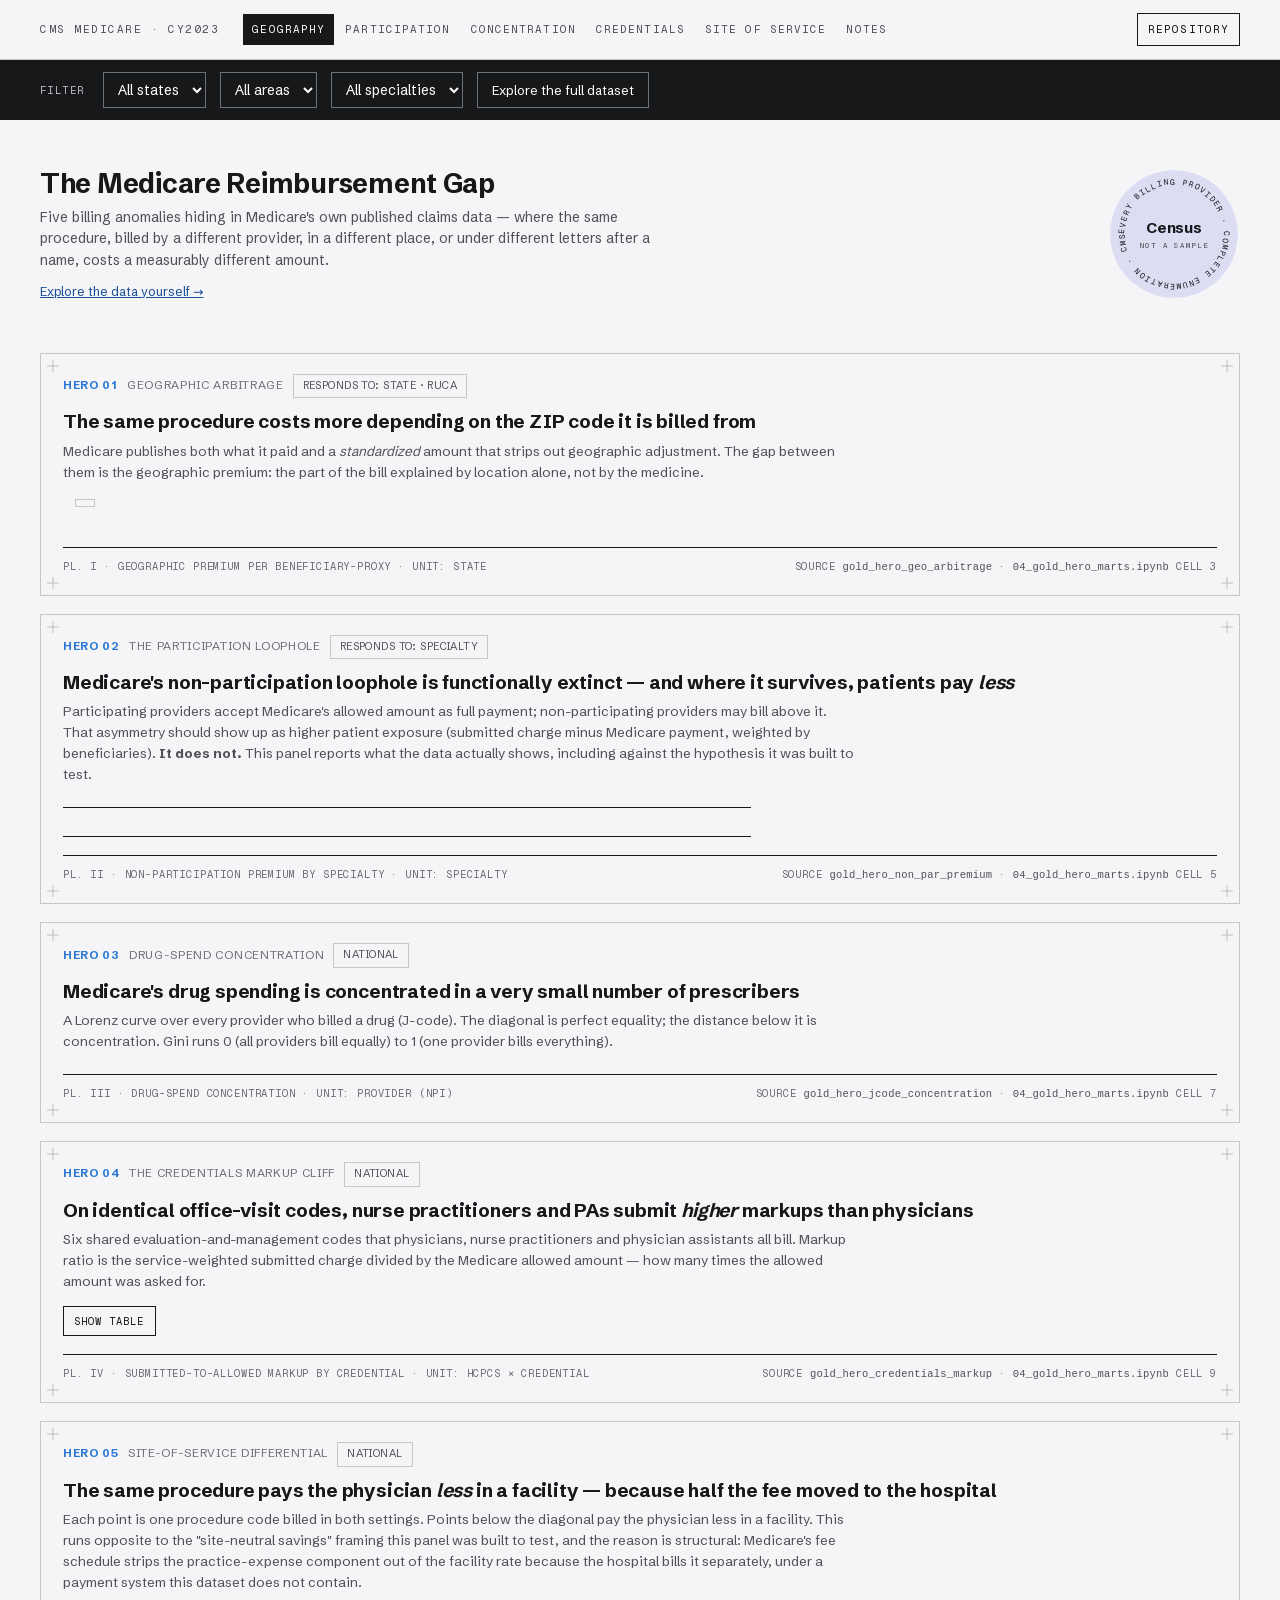
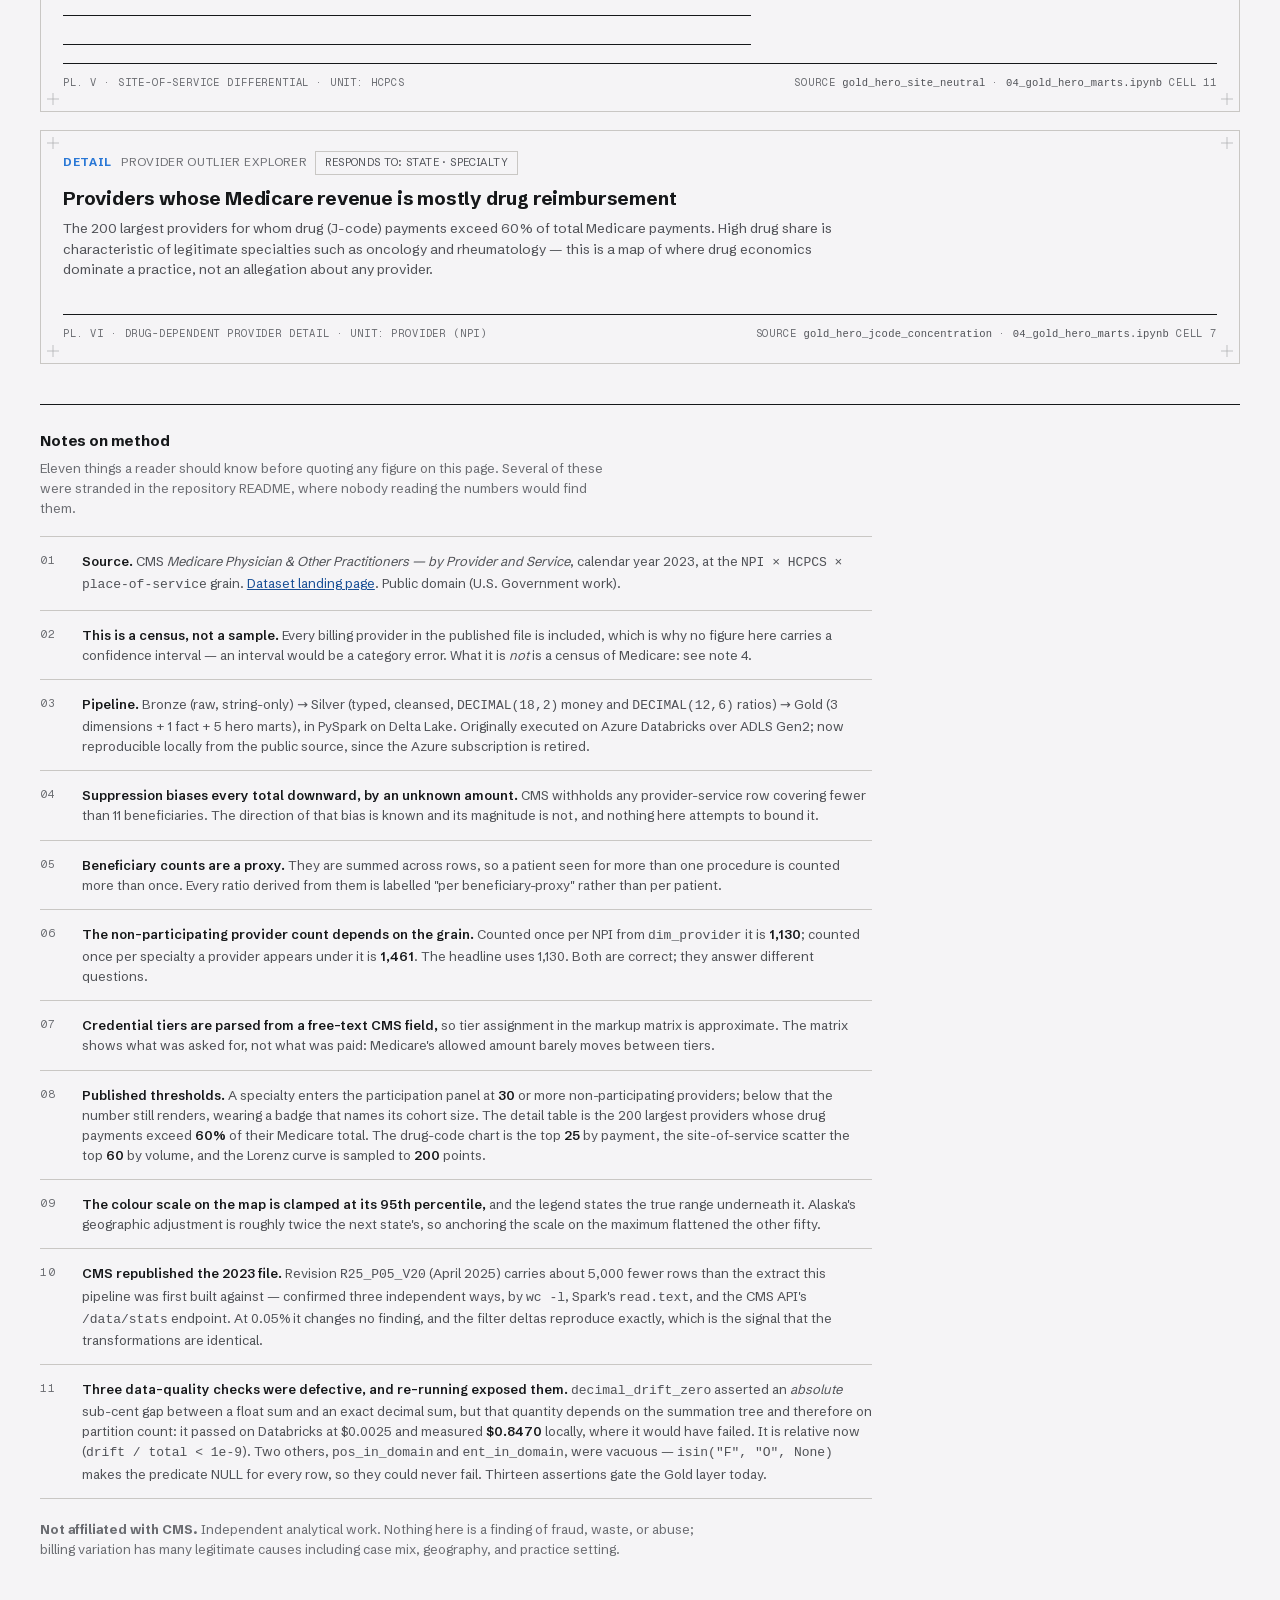
==== docs/index.html @ 99a071b9 "feat(charts): the hover tip every mark was already carrying data for svg.js has emitted a data-tip a" ====
<!DOCTYPE html>
<html lang="en">
<head>
<meta charset="utf-8">
<meta name="viewport" content="width=device-width, initial-scale=1">
<title>Medicare Reimbursement Gap Analyzer — CMS 2023</title>
<meta name="description" content="Five billing-anomaly insights from 9.66M rows of CMS Medicare physician claims, built on a Bronze/Silver/Gold lakehouse with PySpark and Delta Lake.">
<!-- No charting library: every chart is hand-drawn SVG from js/svg.js. The static narrative
     has zero external dependencies. DuckDB still comes from jsdelivr, but only on demand,
     and explore mode degrades politely without it. -->
<link rel="stylesheet" href="css/dash.css?v=9b9e3f48">
</head>
<body>
<header class="bar"><div class="wrap">
  <span class="brand">CMS Medicare &middot; CY2023</span>
  <nav class="nav" aria-label="Sections">
    <a href="#pl1" aria-current="true">Geography</a>
    <a href="#pl2">Participation</a>
    <a href="#pl3">Concentration</a>
    <a href="#pl4">Credentials</a>
    <a href="#pl5">Site of service</a>
    <a href="#notes">Notes</a>
  </nav>
  <a class="btn" href="https://github.com/DiazSk/healthcare-lakehouse-azure"
     rel="noopener">Repository</a>
</div></header>

<div class="band"><div class="wrap">
<span class="blabel">Filter</span>
<div class="filters">
  <div class="f">
    <label for="fState">State</label>
    <select id="fState"><option value="all">All states</option></select>
  </div>
  <div class="f">
    <label for="fRuca">Rurality (RUCA)</label>
    <select id="fRuca"><option value="all">All areas</option></select>
  </div>
  <div class="f">
    <label for="fSpec">Specialty</label>
    <select id="fSpec"><option value="all">All specialties</option></select>
  </div>
  <div class="f">
    <label for="fLive">Data source</label>
    <button class="toggle" id="fLive" type="button" aria-pressed="false">
      Explore the full dataset
    </button>
    <span class="note" id="liveStatus"></span>
  </div>
  <p class="hint">Each panel is tagged with the filters it actually responds to.
     Panels marked <strong>National</strong> are aggregated at the procedure-code
     level, which carries no state or specialty column — so they cannot be filtered
     rather than silently showing stale numbers.</p>
</div>
</div></div>

<div class="wrap">

<header class="page">
  <div>
    <h1>The Medicare Reimbursement Gap</h1>
    <p class="sub">Five billing anomalies hiding in Medicare's own published claims data —
      where the same procedure, billed by a different provider, in a different place, or
      under different letters after a name, costs a measurably different amount.</p>
    <p class="prov" id="prov"></p>
    <p class="prov"><a href="explore.html">Explore the data yourself →</a></p>
  </div>
  <div class="seal" aria-hidden="true">
    <svg viewBox="0 0 120 120">
      <defs><path id="sealring" d="M60,60 m-45,0 a45,45 0 1,1 90,0 a45,45 0 1,1 -90,0"/></defs>
      <circle cx="60" cy="60" r="58" class="sealbg"/>
      <text class="sealtext"><textPath href="#sealring" startOffset="0"
        >Every billing provider &middot; Complete enumeration &middot; CMS CY2023 &middot; </textPath></text>
    </svg>
    <span class="sealctr"><b>Census</b><span>not a sample</span></span>
  </div>
</header>

<section class="kpis" id="kpis"></section>


<!-- HERO 1 -->
<section class="plate" id="pl1">
  <div class="eyebrow"><span class="n">Hero 01</span> Geographic arbitrage
    <span class="chip">Responds to: State · RUCA</span></div>
  <h2 id="h1title">The same procedure costs more depending on the ZIP code it is billed from</h2>
  <p class="why">Medicare publishes both what it paid and a <em>standardized</em> amount that
     strips out geographic adjustment. The gap between them is the geographic premium: the part
     of the bill explained by location alone, not by the medicine.</p>
  <div class="split stacked">
    <div>
      <div class="tilemap" id="tilemap"></div>
      <div class="legend">
        <span class="ramp" id="ramp"></span>
        <span class="chip" id="rampScale"></span>
      </div>
    </div>
    <div class="chartbox tall" id="cGeo"></div>
  </div>
  <p class="read" id="h1read"></p>
  <div class="pcap"><span>Pl. I &middot; Geographic premium per beneficiary-proxy &middot; Unit: state</span><span class="src">Source <code>gold_hero_geo_arbitrage</code> &middot; <code>04_gold_hero_marts.ipynb</code> cell 3</span></div>
</section>

<!-- HERO 2 -->
<section class="plate" id="pl2">
  <div class="eyebrow"><span class="n">Hero 02</span> The participation loophole
    <span class="chip">Responds to: Specialty</span>
    <span class="badge-reliability" id="badgeH2" hidden></span></div>
  <h2>Medicare's non-participation loophole is functionally extinct — and where it survives,
      patients pay <em>less</em></h2>
  <p class="why">Participating providers accept Medicare's allowed amount as full payment;
     non-participating providers may bill above it. That asymmetry should show up as higher
     patient exposure (submitted charge minus Medicare payment, weighted by beneficiaries).
     <strong>It does not.</strong> This panel reports what the data actually shows, including
     against the hypothesis it was built to test.</p>
  <div class="split">
    <div class="chartbox tall" id="cNonPar"></div>
    <div class="chartbox tall" id="cNonParAbs"></div>
  </div>
  <p class="read" id="h2read"></p>
  <p class="read callout" id="h2caveat"></p>
  <div class="pcap"><span>Pl. II &middot; Non-participation premium by specialty &middot; Unit: specialty</span><span class="src">Source <code>gold_hero_non_par_premium</code> &middot; <code>04_gold_hero_marts.ipynb</code> cell 5</span></div>
</section>

<!-- HERO 3 -->
<section class="plate" id="pl3">
  <div class="eyebrow"><span class="n">Hero 03</span> Drug-spend concentration
    <span class="chip" id="chipH3">National</span></div>
  <h2>Medicare's drug spending is concentrated in a very small number of prescribers</h2>
  <p class="why">A Lorenz curve over every provider who billed a drug (J-code). The diagonal is
     perfect equality; the distance below it is concentration. Gini runs 0 (all providers bill
     equally) to 1 (one provider bills everything).</p>
  <div class="split">
    <div class="chartbox" id="cLorenz"></div>
    <div class="chartbox" id="cJcode"></div>
  </div>
  <p class="read" id="h3read"></p>
  <div class="pcap"><span>Pl. III &middot; Drug-spend concentration &middot; Unit: provider (NPI)</span><span class="src">Source <code>gold_hero_jcode_concentration</code> &middot; <code>04_gold_hero_marts.ipynb</code> cell 7</span></div>
</section>

<!-- HERO 4 -->
<section class="plate" id="pl4">
  <div class="eyebrow"><span class="n">Hero 04</span> The credentials markup cliff
    <span class="chip">National</span></div>
  <h2>On identical office-visit codes, nurse practitioners and PAs submit <em>higher</em>
      markups than physicians</h2>
  <p class="why">Six shared evaluation-and-management codes that physicians, nurse practitioners
     and physician assistants all bill. Markup ratio is the service-weighted submitted charge
     divided by the Medicare allowed amount — how many times the allowed amount was asked for.</p>
  <div id="cCred"></div>
  <details class="showtbl">
    <summary>Show table</summary>
    <div class="tblwrap"><table id="tCred"></table></div>
  </details>
  <p class="read" id="h4read"></p>
  <div class="pcap"><span>Pl. IV &middot; Submitted-to-allowed markup by credential &middot; Unit: HCPCS &times; credential</span><span class="src">Source <code>gold_hero_credentials_markup</code> &middot; <code>04_gold_hero_marts.ipynb</code> cell 9</span></div>
</section>

<!-- HERO 5 -->
<section class="plate" id="pl5">
  <div class="eyebrow"><span class="n">Hero 05</span> Site-of-service differential
    <span class="chip">National</span></div>
  <h2>The same procedure pays the physician <em>less</em> in a facility — because half the fee
      moved to the hospital</h2>
  <p class="why">Each point is one procedure code billed in both settings. Points below the
     diagonal pay the physician less in a facility. This runs opposite to the "site-neutral
     savings" framing this panel was built to test, and the reason is structural: Medicare's
     fee schedule strips the practice-expense component out of the facility rate because the
     hospital bills it separately, under a payment system this dataset does not contain.</p>
  <div class="split">
    <div class="chartbox tall" id="cSite"></div>
    <div class="chartbox tall" id="cSiteBar"></div>
  </div>
  <p class="read" id="h5read"></p>
  <p class="read callout" id="h5caveat"></p>
  <div class="pcap"><span>Pl. V &middot; Site-of-service differential &middot; Unit: HCPCS</span><span class="src">Source <code>gold_hero_site_neutral</code> &middot; <code>04_gold_hero_marts.ipynb</code> cell 11</span></div>
</section>

<!-- DETAIL -->
<section class="plate" id="plD">
  <div class="eyebrow"><span class="n">Detail</span> Provider outlier explorer
    <span class="chip">Responds to: State · Specialty</span></div>
  <h2>Providers whose Medicare revenue is mostly drug reimbursement</h2>
  <p class="why">The 200 largest providers for whom drug (J-code) payments exceed 60% of total
     Medicare payments. High drug share is characteristic of legitimate specialties such as
     oncology and rheumatology — this is a map of where drug economics dominate a practice,
     not an allegation about any provider.</p>
  <div class="tblwrap"><table id="tProv"></table></div>
  <div class="pager" id="provPager"></div>
  <div class="pcap"><span>Pl. VI &middot; Drug-dependent provider detail &middot; Unit: provider (NPI)</span><span class="src">Source <code>gold_hero_jcode_concentration</code> &middot; <code>04_gold_hero_marts.ipynb</code> cell 7</span></div>
</section>

<footer class="page" id="notes">
  <div class="noteshead">
    <h3>Notes on method</h3>
    <p class="notesub">Eleven things a reader should know before quoting any figure on this
      page. Several of these were stranded in the repository README, where nobody reading
      the numbers would find them.</p>
  </div>
  <ol class="notes">
    <li><strong>Source.</strong> CMS <em>Medicare Physician &amp; Other Practitioners — by
      Provider and Service</em>, calendar year 2023, at the
      <code>NPI &times; HCPCS &times; place-of-service</code> grain.
      <a id="srcLink" href="#" rel="noopener">Dataset landing page</a>. Public domain
      (U.S. Government work).</li>

    <li><strong>This is a census, not a sample.</strong> Every billing provider in the
      published file is included, which is why no figure here carries a confidence
      interval — an interval would be a category error. What it is <em>not</em> is a census
      of Medicare: see note 4.</li>

    <li><strong>Pipeline.</strong> Bronze (raw, string-only) &rarr; Silver (typed, cleansed,
      <code>DECIMAL(18,2)</code> money and <code>DECIMAL(12,6)</code> ratios) &rarr; Gold
      (3 dimensions + 1 fact + 5 hero marts), in PySpark on Delta Lake. Originally executed
      on Azure Databricks over ADLS Gen2; now reproducible locally from the public source,
      since the Azure subscription is retired.</li>

    <li><strong>Suppression biases every total downward, by an unknown amount.</strong> CMS
      withholds any provider-service row covering fewer than 11 beneficiaries. The direction
      of that bias is known and its magnitude is not, and nothing here attempts to bound it.</li>

    <li><strong>Beneficiary counts are a proxy.</strong> They are summed across rows, so a
      patient seen for more than one procedure is counted more than once. Every ratio
      derived from them is labelled "per beneficiary-proxy" rather than per patient.</li>

    <li><strong>The non-participating provider count depends on the grain.</strong> Counted
      once per NPI from <code>dim_provider</code> it is <strong>1,130</strong>; counted once
      per specialty a provider appears under it is <strong>1,461</strong>. The headline uses
      1,130. Both are correct; they answer different questions.</li>

    <li><strong>Credential tiers are parsed from a free-text CMS field,</strong> so tier
      assignment in the markup matrix is approximate. The matrix shows what was asked for,
      not what was paid: Medicare's allowed amount barely moves between tiers.</li>

    <li><strong>Published thresholds.</strong> A specialty enters the participation panel at
      <strong>30</strong> or more non-participating providers; below that the number still
      renders, wearing a badge that names its cohort size. The detail table is the 200
      largest providers whose drug payments exceed <strong>60%</strong> of their Medicare
      total. The drug-code chart is the top <strong>25</strong> by payment, the
      site-of-service scatter the top <strong>60</strong> by volume, and the Lorenz curve is
      sampled to <strong>200</strong> points.</li>

    <li><strong>The colour scale on the map is clamped at its 95th percentile,</strong> and
      the legend states the true range underneath it. Alaska's geographic adjustment is
      roughly twice the next state's, so anchoring the scale on the maximum flattened the
      other fifty.</li>

    <li><strong>CMS republished the 2023 file.</strong> Revision <code>R25_P05_V20</code>
      (April 2025) carries about 5,000 fewer rows than the extract this pipeline was first
      built against — confirmed three independent ways, by <code>wc -l</code>, Spark's
      <code>read.text</code>, and the CMS API's <code>/data/stats</code> endpoint. At 0.05%
      it changes no finding, and the filter deltas reproduce exactly, which is the signal
      that the transformations are identical.</li>

    <li><strong>Three data-quality checks were defective, and re-running exposed them.</strong>
      <code>decimal_drift_zero</code> asserted an <em>absolute</em> sub-cent gap between a
      float sum and an exact decimal sum, but that quantity depends on the summation tree
      and therefore on partition count: it passed on Databricks at $0.0025 and measured
      <strong>$0.8470</strong> locally, where it would have failed. It is relative now
      (<code>drift / total &lt; 1e-9</code>). Two others, <code>pos_in_domain</code> and
      <code>ent_in_domain</code>, were vacuous — <code>isin("F", "O", None)</code> makes the
      predicate NULL for every row, so they could never fail. Thirteen assertions gate the
      Gold layer today.</li>
  </ol>
  <p class="notfiled"><strong>Not affiliated with CMS.</strong> Independent analytical work.
    Nothing here is a finding of fraud, waste, or abuse; billing variation has many
    legitimate causes including case mix, geography, and practice setting.</p>
  <p id="foot"></p>
</footer>

</div>

<script id="payload" type="application/json">/*DATA_START*/{"meta":{"cms_file":"MUP_PHY_R25_P05_V20_D23_Prov_Svc.csv","cms_url":"https://data.cms.gov/provider-summary-by-type-of-service/medicare-physician-other-practitioners/medicare-physician-other-practitioners-by-provider-and-service","data_year":2023,"generated":"2026-09-17","source_rows":9660252},"geo":[{"state":"AA","ruca":"Large rural","premium":-1546.94,"pymt":23259.24,"benes":275.0,"svcs":364.0,"prem_per_bene":-5.63},{"state":"AA","ruca":"Urban","premium":-2981.04,"pymt":105415.24,"benes":3227.0,"svcs":10497.0,"prem_per_bene":-0.92},{"state":"AE","ruca":"Unknown","premium":21434.73,"pymt":10386188.82,"benes":89309.0,"svcs":843961.0,"prem_per_bene":0.24},{"state":"AE","ruca":"Urban","premium":-6559.84,"pymt":99797.31,"benes":1144.0,"svcs":1700.0,"prem_per_bene":-5.73},{"state":"AK","ruca":"Unknown","premium":38865.25,"pymt":214744.43,"benes":1859.0,"svcs":3935.0,"prem_per_bene":20.91},{"state":"AK","ruca":"Urban","premium":8175582.42,"pymt":52135903.39,"benes":354337.0,"svcs":1983816.0,"prem_per_bene":23.07},{"state":"AK","ruca":"Small rural / isolated","premium":1494383.84,"pymt":7912968.82,"benes":54594.0,"svcs":290840.0,"prem_per_bene":27.37},{"state":"AK","ruca":"Large rural","premium":2548296.84,"pymt":13790412.81,"benes":98379.0,"svcs":414730.0,"prem_per_bene":25.9},{"state":"AL","ruca":"Large rural","premium":-1292241.38,"pymt":37456098.97,"benes":385292.0,"svcs":1759648.0,"prem_per_bene":-3.35},{"state":"AL","ruca":"Urban","premium":-22062356.74,"pymt":454228177.75,"benes":5389005.0,"svcs":25982260.0,"prem_per_bene":-4.09},{"state":"AL","ruca":"Small rural / isolated","premium":-135691.87,"pymt":28365707.12,"benes":250995.0,"svcs":1409185.0,"prem_per_bene":-0.54},{"state":"AL","ruca":"Unknown","premium":-336545.48,"pymt":5454511.15,"benes":69197.0,"svcs":415085.0,"prem_per_bene":-4.86},{"state":"AP","ruca":"Urban","premium":355.72,"pymt":51669.69,"benes":254.0,"svcs":793.0,"prem_per_bene":1.4},{"state":"AP","ruca":"Unknown","premium":-13742.82,"pymt":350463.58,"benes":4923.0,"svcs":22562.0,"prem_per_bene":-2.79},{"state":"AR","ruca":"Small rural / isolated","premium":1048274.59,"pymt":25521770.91,"benes":242807.0,"svcs":1419881.0,"prem_per_bene":4.32},{"state":"AR","ruca":"Urban","premium":-20303317.8,"pymt":269883523.4,"benes":2454954.0,"svcs":14473662.0,"prem_per_bene":-8.27},{"state":"AR","ruca":"Unknown","premium":-20495.76,"pymt":200920.53,"benes":1109.0,"svcs":2718.0,"prem_per_bene":-18.48},{"state":"AR","ruca":"Large rural","premium":-2416204.35,"pymt":42881045.12,"benes":450978.0,"svcs":1691808.0,"prem_per_bene":-5.36},{"state":"AZ","ruca":"Unknown","premium":-61887.87,"pymt":1741128.72,"benes":12352.0,"svcs":54793.0,"prem_per_bene":-5.01},{"state":"AZ","ruca":"Small rural / isolated","premium":801186.81,"pymt":13700732.5,"benes":112834.0,"svcs":527499.0,"prem_per_bene":7.1},{"state":"AZ","ruca":"Large rural","premium":111403.37,"pymt":24598224.24,"benes":197111.0,"svcs":922896.0,"prem_per_bene":0.57},{"state":"AZ","ruca":"Urban","premium":-17094212.31,"pymt":798740422.31,"benes":7865599.0,"svcs":41626008.0,"prem_per_bene":-2.17},{"state":"CA","ruca":"Urban","premium":185324821.88,"pymt":3529972013.18,"benes":28814549.0,"svcs":157591655.0,"prem_per_bene":6.43},{"state":"CA","ruca":"Small rural / isolated","premium":2026379.17,"pymt":18545599.15,"benes":149627.0,"svcs":832205.0,"prem_per_bene":13.54},{"state":"CA","ruca":"Large rural","premium":4160458.73,"pymt":75970322.08,"benes":611975.0,"svcs":2709346.0,"prem_per_bene":6.8},{"state":"CA","ruca":"Unknown","premium":171800.31,"pymt":1672681.4,"benes":10577.0,"svcs":108989.0,"prem_per_bene":16.24},{"state":"CO","ruca":"Large rural","premium":-58590.37,"pymt":25698594.46,"benes":266331.0,"svcs":1018255.0,"prem_per_bene":-0.22},{"state":"CO","ruca":"Unknown","premium":3229.08,"pymt":65682.68,"benes":599.0,"svcs":1410.0,"prem_per_bene":5.39},{"state":"CO","ruca":"Small rural / isolated","premium":1173526.07,"pymt":14939487.55,"benes":130616.0,"svcs":650461.0,"prem_per_bene":8.98},{"state":"CO","ruca":"Urban","premium":-3397151.18,"pymt":398051994.1,"benes":3944516.0,"svcs":22577284.0,"prem_per_bene":-0.86},{"state":"CT","ruca":"Urban","premium":13927599.6,"pymt":309705542.41,"benes":2602551.0,"svcs":11020961.0,"prem_per_bene":5.35},{"state":"CT","ruca":"Large rural","premium":368671.31,"pymt":6970261.76,"benes":68294.0,"svcs":247118.0,"prem_per_bene":5.4},{"state":"CT","ruca":"Small rural / isolated","premium":125847.35,"pymt":1512298.19,"benes":11700.0,"svcs":35414.0,"prem_per_bene":10.76},{"state":"CT","ruca":"Unknown","premium":439024.19,"pymt":8230615.47,"benes":68070.0,"svcs":254104.0,"prem_per_bene":6.45},{"state":"DC","ruca":"Unknown","premium":34801.15,"pymt":460253.57,"benes":5018.0,"svcs":9633.0,"prem_per_bene":6.94},{"state":"DC","ruca":"Urban","premium":6273536.67,"pymt":83140793.57,"benes":579385.0,"svcs":2836289.0,"prem_per_bene":10.83},{"state":"DE","ruca":"Urban","premium":-319574.92,"pymt":132906405.57,"benes":931002.0,"svcs":5119504.0,"prem_per_bene":-0.34},{"state":"DE","ruca":"Small rural / isolated","premium":-57189.29,"pymt":2168959.01,"benes":17593.0,"svcs":56905.0,"prem_per_bene":-3.25},{"state":"DE","ruca":"Unknown","premium":181.98,"pymt":176175.4,"benes":1906.0,"svcs":4456.0,"prem_per_bene":0.1},{"state":"DE","ruca":"Large rural","premium":168905.12,"pymt":43956157.61,"benes":334844.0,"svcs":2357020.0,"prem_per_bene":0.5},{"state":"FL","ruca":"Large rural","premium":606706.68,"pymt":39647936.14,"benes":320771.0,"svcs":1881919.0,"prem_per_bene":1.89},{"state":"FL","ruca":"Small rural / isolated","premium":1059555.49,"pymt":29928230.25,"benes":256254.0,"svcs":1259271.0,"prem_per_bene":4.13},{"state":"FL","ruca":"Unknown","premium":-1487.43,"pymt":408506.42,"benes":4407.0,"svcs":22151.0,"prem_per_bene":-0.34},{"state":"FL","ruca":"Urban","premium":-6224434.02,"pymt":3214594757.77,"benes":28156235.0,"svcs":183652224.0,"prem_per_bene":-0.22},{"state":"FM","ruca":"Urban","premium":857.51,"pymt":27392.06,"benes":48.0,"svcs":421.0,"prem_per_bene":17.86},{"state":"GA","ruca":"Unknown","premium":-3199.23,"pymt":216197.8,"benes":3373.0,"svcs":5838.0,"prem_per_bene":-0.95},{"state":"GA","ruca":"Urban","premium":-16223623.95,"pymt":779584336.0,"benes":7790500.0,"svcs":39750695.0,"prem_per_bene":-2.08},{"state":"GA","ruca":"Large rural","premium":-3205202.88,"pymt":75622185.64,"benes":754299.0,"svcs":3068009.0,"prem_per_bene":-4.25},{"state":"GA","ruca":"Small rural / isolated","premium":1167352.71,"pymt":39795733.0,"benes":351154.0,"svcs":2085344.0,"prem_per_bene":3.32},{"state":"GU","ruca":"Unknown","premium":47075.38,"pymt":5451099.32,"benes":42665.0,"svcs":385689.0,"prem_per_bene":1.1},{"state":"GU","ruca":"Urban","premium":-80.03,"pymt":3771.9,"benes":46.0,"svcs":55.0,"prem_per_bene":-1.74},{"state":"HI","ruca":"Large rural","premium":167660.43,"pymt":11670557.26,"benes":92917.0,"svcs":424774.0,"prem_per_bene":1.8},{"state":"HI","ruca":"Urban","premium":-512157.77,"pymt":72245464.32,"benes":852384.0,"svcs":3049553.0,"prem_per_bene":-0.6},{"state":"HI","ruca":"Small rural / isolated","premium":31495.3,"pymt":2059062.3,"benes":15949.0,"svcs":49455.0,"prem_per_bene":1.97},{"state":"IA","ruca":"Urban","premium":-10050553.93,"pymt":255941425.26,"benes":2244293.0,"svcs":11918951.0,"prem_per_bene":-4.48},{"state":"IA","ruca":"Large rural","premium":-1508814.35,"pymt":32639643.58,"benes":371611.0,"svcs":1150186.0,"prem_per_bene":-4.06},{"state":"IA","ruca":"Unknown","premium":-821.92,"pymt":1618.64,"benes":19.0,"svcs":33.0,"prem_per_bene":-43.26},{"state":"IA","ruca":"Small rural / isolated","premium":744053.33,"pymt":29580679.96,"benes":289249.0,"svcs":1305061.0,"prem_per_bene":2.57},{"state":"ID","ruca":"Large rural","premium":-432868.35,"pymt":16179851.98,"benes":150965.0,"svcs":615824.0,"prem_per_bene":-2.87},{"state":"ID","ruca":"Unknown","premium":-2492.62,"pymt":27287.12,"benes":310.0,"svcs":476.0,"prem_per_bene":-8.04},{"state":"ID","ruca":"Urban","premium":388831.09,"pymt":137595479.05,"benes":1656776.0,"svcs":6931480.0,"prem_per_bene":0.23},{"state":"ID","ruca":"Small rural / isolated","premium":214157.44,"pymt":5248034.95,"benes":51618.0,"svcs":282197.0,"prem_per_bene":4.15},{"state":"IL","ruca":"Large rural","premium":-110529.71,"pymt":71504208.94,"benes":573754.0,"svcs":4062646.0,"prem_per_bene":-0.19},{"state":"IL","ruca":"Urban","premium":18230364.04,"pymt":1723576253.9,"benes":15461531.0,"svcs":99407876.0,"prem_per_bene":1.18},{"state":"IL","ruca":"Small rural / isolated","premium":2637235.95,"pymt":28179023.19,"benes":226070.0,"svcs":1467467.0,"prem_per_bene":11.67},{"state":"IL","ruca":"Unknown","premium":-67.05,"pymt":145568.67,"benes":1169.0,"svcs":3266.0,"prem_per_bene":-0.06},{"state":"IN","ruca":"Urban","premium":-27826663.2,"pymt":546240336.45,"benes":5152589.0,"svcs":22865690.0,"prem_per_bene":-5.4},{"state":"IN","ruca":"Small rural / isolated","premium":65657.97,"pymt":18984203.08,"benes":179642.0,"svcs":720385.0,"prem_per_bene":0.37},{"state":"IN","ruca":"Large rural","premium":-1920404.69,"pymt":54933297.36,"benes":545169.0,"svcs":1982832.0,"prem_per_bene":-3.52},{"state":"IN","ruca":"Unknown","premium":-14260.05,"pymt":156931.08,"benes":2001.0,"svcs":3277.0,"prem_per_bene":-7.13},{"state":"KS","ruca":"Urban","premium":-13620879.24,"pymt":258474317.58,"benes":3582385.0,"svcs":13280567.0,"prem_per_bene":-3.8},{"state":"KS","ruca":"Unknown","premium":-3887.16,"pymt":59152.29,"benes":436.0,"svcs":2347.0,"prem_per_bene":-8.92},{"state":"KS","ruca":"Small rural / isolated","premium":1988047.43,"pymt":17764360.41,"benes":160866.0,"svcs":977596.0,"prem_per_bene":12.36},{"state":"KS","ruca":"Large rural","premium":-2413881.37,"pymt":59249254.04,"benes":586210.0,"svcs":3152733.0,"prem_per_bene":-4.12},{"state":"KY","ruca":"Large rural","premium":-2664742.65,"pymt":74538382.07,"benes":655648.0,"svcs":3362279.0,"prem_per_bene":-4.06},{"state":"KY","ruca":"Unknown","premium":-186.05,"pymt":5152.42,"benes":120.0,"svcs":174.0,"prem_per_bene":-1.55},{"state":"KY","ruca":"Urban","premium":-16446331.25,"pymt":273390920.76,"benes":2706141.0,"svcs":12184785.0,"prem_per_bene":-6.08},{"state":"KY","ruca":"Small rural / isolated","premium":2422344.47,"pymt":36661554.04,"benes":329423.0,"svcs":1833900.0,"prem_per_bene":7.35},{"state":"LA","ruca":"Urban","premium":-13371037.62,"pymt":366374904.71,"benes":3175721.0,"svcs":16855475.0,"prem_per_bene":-4.21},{"state":"LA","ruca":"Large rural","premium":-691685.65,"pymt":32896201.33,"benes":273254.0,"svcs":1504224.0,"prem_per_bene":-2.53},{"state":"LA","ruca":"Small rural / isolated","premium":142843.35,"pymt":17194028.34,"benes":179620.0,"svcs":1868192.0,"prem_per_bene":0.8},{"state":"LA","ruca":"Unknown","premium":-11123.47,"pymt":173811.78,"benes":3072.0,"svcs":6429.0,"prem_per_bene":-3.62},{"state":"MA","ruca":"Urban","premium":29426490.28,"pymt":836944142.1,"benes":8888279.0,"svcs":33817006.0,"prem_per_bene":3.31},{"state":"MA","ruca":"Unknown","premium":35787.91,"pymt":584585.97,"benes":4617.0,"svcs":11927.0,"prem_per_bene":7.75},{"state":"MA","ruca":"Small rural / isolated","premium":409825.68,"pymt":3582886.38,"benes":27814.0,"svcs":146002.0,"prem_per_bene":14.73},{"state":"MA","ruca":"Large rural","premium":400943.81,"pymt":8034529.52,"benes":90933.0,"svcs":361944.0,"prem_per_bene":4.41},{"state":"MD","ruca":"Small rural / isolated","premium":-137732.38,"pymt":5758307.33,"benes":50715.0,"svcs":196986.0,"prem_per_bene":-2.72},{"state":"MD","ruca":"Urban","premium":18692240.41,"pymt":899400372.2,"benes":7475741.0,"svcs":43817656.0,"prem_per_bene":2.5},{"state":"MD","ruca":"Unknown","premium":15721.61,"pymt":448989.11,"benes":5012.0,"svcs":18913.0,"prem_per_bene":3.14},{"state":"MD","ruca":"Large rural","premium":-64469.51,"pymt":36460705.3,"benes":216688.0,"svcs":2548366.0,"prem_per_bene":-0.3},{"state":"ME","ruca":"Small rural / isolated","premium":479102.94,"pymt":15058046.3,"benes":129450.0,"svcs":724738.0,"prem_per_bene":3.7},{"state":"ME","ruca":"Large rural","premium":-413110.87,"pymt":14019940.52,"benes":126480.0,"svcs":558105.0,"prem_per_bene":-3.27},{"state":"ME","ruca":"Urban","premium":-1963736.43,"pymt":55957408.06,"benes":604859.0,"svcs":2614475.0,"prem_per_bene":-3.25},{"state":"MI","ruca":"Small rural / isolated","premium":1487884.53,"pymt":25161084.32,"benes":219988.0,"svcs":1130023.0,"prem_per_bene":6.76},{"state":"MI","ruca":"Urban","premium":-12773571.35,"pymt":702951337.08,"benes":6268220.0,"svcs":30147639.0,"prem_per_bene":-2.04},{"state":"MI","ruca":"Large rural","premium":-501102.2,"pymt":48800684.47,"benes":491507.0,"svcs":1677890.0,"prem_per_bene":-1.02},{"state":"MI","ruca":"Unknown","premium":-6730.92,"pymt":95609.61,"benes":1107.0,"svcs":2336.0,"prem_per_bene":-6.08},{"state":"MN","ruca":"Large rural","premium":743816.11,"pymt":29910147.38,"benes":350557.0,"svcs":1065008.0,"prem_per_bene":2.12},{"state":"MN","ruca":"Urban","premium":-2790764.55,"pymt":281126671.76,"benes":3251763.0,"svcs":16915646.0,"prem_per_bene":-0.86},{"state":"MN","ruca":"Unknown","premium":315.33,"pymt":84390.5,"benes":2042.0,"svcs":3220.0,"prem_per_bene":0.15},{"state":"MN","ruca":"Small rural / isolated","premium":1903370.47,"pymt":18034447.21,"benes":194877.0,"svcs":830063.0,"prem_per_bene":9.77},{"state":"MO","ruca":"Unknown","premium":-6260.37,"pymt":345783.49,"benes":2791.0,"svcs":9907.0,"prem_per_bene":-2.24},{"state":"MO","ruca":"Small rural / isolated","premium":3009079.21,"pymt":25656261.94,"benes":204346.0,"svcs":1504106.0,"prem_per_bene":14.73},{"state":"MO","ruca":"Urban","premium":-15522591.52,"pymt":446111784.43,"benes":4131006.0,"svcs":20685298.0,"prem_per_bene":-3.76},{"state":"MO","ruca":"Large rural","premium":57471.2,"pymt":45858102.97,"benes":464855.0,"svcs":1902063.0,"prem_per_bene":0.12},{"state":"MP","ruca":"Unknown","premium":-27414.97,"pymt":262333.75,"benes":1825.0,"svcs":7432.0,"prem_per_bene":-15.02},{"state":"MS","ruca":"Unknown","premium":-6042.79,"pymt":71580.0,"benes":567.0,"svcs":3072.0,"prem_per_bene":-10.66},{"state":"MS","ruca":"Large rural","premium":-3324474.26,"pymt":99990723.66,"benes":1161538.0,"svcs":5142720.0,"prem_per_bene":-2.86},{"state":"MS","ruca":"Small rural / isolated","premium":-1546271.46,"pymt":30736456.79,"benes":361501.0,"svcs":1518879.0,"prem_per_bene":-4.28},{"state":"MS","ruca":"Urban","premium":-10484859.98,"pymt":188477986.65,"benes":1795206.0,"svcs":9269731.0,"prem_per_bene":-5.84},{"state":"MT","ruca":"Urban","premium":-1601309.39,"pymt":48572467.14,"benes":497508.0,"svcs":1878291.0,"prem_per_bene":-3.22},{"state":"MT","ruca":"Large rural","premium":-309047.79,"pymt":27778731.61,"benes":289608.0,"svcs":1023635.0,"prem_per_bene":-1.07},{"state":"MT","ruca":"Small rural / isolated","premium":727105.28,"pymt":14692625.84,"benes":125913.0,"svcs":743725.0,"prem_per_bene":5.77},{"state":"NC","ruca":"Large rural","premium":-4061679.04,"pymt":139625028.7,"benes":1452544.0,"svcs":5266609.0,"prem_per_bene":-2.8},{"state":"NC","ruca":"Unknown","premium":-4956.99,"pymt":84036.52,"benes":865.0,"svcs":1968.0,"prem_per_bene":-5.73},{"state":"NC","ruca":"Urban","premium":-25664923.97,"pymt":828593133.89,"benes":12150819.0,"svcs":42703172.0,"prem_per_bene":-2.11},{"state":"NC","ruca":"Small rural / isolated","premium":317868.63,"pymt":47025291.82,"benes":424538.0,"svcs":2129311.0,"prem_per_bene":0.75},{"state":"ND","ruca":"Small rural / isolated","premium":1395416.98,"pymt":6466588.21,"benes":64167.0,"svcs":419908.0,"prem_per_bene":21.75},{"state":"ND","ruca":"Large rural","premium":-23328.64,"pymt":11439909.31,"benes":173651.0,"svcs":711237.0,"prem_per_bene":-0.13},{"state":"ND","ruca":"Urban","premium":-1479660.68,"pymt":49655958.6,"benes":540142.0,"svcs":2012378.0,"prem_per_bene":-2.74},{"state":"ND","ruca":"Unknown","premium":176.3,"pymt":11285.18,"benes":110.0,"svcs":579.0,"prem_per_bene":1.6},{"state":"NE","ruca":"Large rural","premium":526855.56,"pymt":58216364.73,"benes":429808.0,"svcs":3050962.0,"prem_per_bene":1.23},{"state":"NE","ruca":"Urban","premium":-10517589.28,"pymt":160315311.27,"benes":1465516.0,"svcs":8958748.0,"prem_per_bene":-7.18},{"state":"NE","ruca":"Small rural / isolated","premium":-698921.67,"pymt":15477919.76,"benes":156829.0,"svcs":703364.0,"prem_per_bene":-4.46},{"state":"NH","ruca":"Unknown","premium":32.7,"pymt":39093.2,"benes":235.0,"svcs":612.0,"prem_per_bene":0.14},{"state":"NH","ruca":"Large rural","premium":963388.49,"pymt":42625893.66,"benes":456201.0,"svcs":1289916.0,"prem_per_bene":2.11},{"state":"NH","ruca":"Urban","premium":-121625.87,"pymt":85020780.54,"benes":806126.0,"svcs":2754053.0,"prem_per_bene":-0.15},{"state":"NH","ruca":"Small rural / isolated","premium":863489.36,"pymt":10387256.0,"benes":88361.0,"svcs":487592.0,"prem_per_bene":9.77},{"state":"NJ","ruca":"Unknown","premium":-9890.85,"pymt":232677.21,"benes":1445.0,"svcs":2963.0,"prem_per_bene":-6.84},{"state":"NJ","ruca":"Large rural","premium":457355.32,"pymt":8321981.85,"benes":62479.0,"svcs":218458.0,"prem_per_bene":7.32},{"state":"NJ","ruca":"Urban","premium":72615832.29,"pymt":1512983444.3,"benes":15716826.0,"svcs":70495130.0,"prem_per_bene":4.62},{"state":"NJ","ruca":"Small rural / isolated","premium":5490.53,"pymt":59868.44,"benes":389.0,"svcs":1983.0,"prem_per_bene":14.11},{"state":"NM","ruca":"Small rural / isolated","premium":106750.44,"pymt":5636439.07,"benes":52252.0,"svcs":223774.0,"prem_per_bene":2.04},{"state":"NM","ruca":"Urban","premium":-3099221.53,"pymt":107742776.36,"benes":1029463.0,"svcs":5042514.0,"prem_per_bene":-3.01},{"state":"NM","ruca":"Unknown","premium":-121.97,"pymt":5422.95,"benes":74.0,"svcs":119.0,"prem_per_bene":-1.65},{"state":"NM","ruca":"Large rural","premium":-312405.39,"pymt":25967066.28,"benes":224551.0,"svcs":1277566.0,"prem_per_bene":-1.39},{"state":"NV","ruca":"Large rural","premium":262847.39,"pymt":10252348.46,"benes":90489.0,"svcs":413774.0,"prem_per_bene":2.9},{"state":"NV","ruca":"Urban","premium":-3070087.06,"pymt":320727895.85,"benes":2429739.0,"svcs":17364830.0,"prem_per_bene":-1.26},{"state":"NV","ruca":"Small rural / isolated","premium":244991.83,"pymt":1215306.43,"benes":5286.0,"svcs":67309.0,"prem_per_bene":46.35},{"state":"NV","ruca":"Unknown","premium":-578.17,"pymt":25316.83,"benes":1939.0,"svcs":2194.0,"prem_per_bene":-0.3},{"state":"NY","ruca":"Unknown","premium":72991.13,"pymt":464371.99,"benes":3843.0,"svcs":9997.0,"prem_per_bene":18.99},{"state":"NY","ruca":"Urban","premium":202471143.29,"pymt":2369344516.26,"benes":18469571.0,"svcs":96756982.0,"prem_per_bene":10.96},{"state":"NY","ruca":"Small rural / isolated","premium":2566713.32,"pymt":37067467.14,"benes":366386.0,"svcs":1433220.0,"prem_per_bene":7.01},{"state":"NY","ruca":"Large rural","premium":750810.72,"pymt":52035852.86,"benes":489840.0,"svcs":2138208.0,"prem_per_bene":1.53},{"state":"OH","ruca":"Small rural / isolated","premium":-535111.74,"pymt":23312902.06,"benes":231433.0,"svcs":876672.0,"prem_per_bene":-2.31},{"state":"OH","ruca":"Unknown","premium":-39192.98,"pymt":767893.23,"benes":7520.0,"svcs":16668.0,"prem_per_bene":-5.21},{"state":"OH","ruca":"Urban","premium":-34414834.81,"pymt":786707960.15,"benes":9555134.0,"svcs":36364210.0,"prem_per_bene":-3.6},{"state":"OH","ruca":"Large rural","premium":-4816316.63,"pymt":118955291.69,"benes":1207936.0,"svcs":3932763.0,"prem_per_bene":-3.99},{"state":"OK","ruca":"Unknown","premium":-98.46,"pymt":245.84,"benes":11.0,"svcs":11.0,"prem_per_bene":-8.95},{"state":"OK","ruca":"Urban","premium":-18982508.5,"pymt":319258371.43,"benes":3117842.0,"svcs":16260417.0,"prem_per_bene":-6.09},{"state":"OK","ruca":"Large rural","premium":-2149622.66,"pymt":65933534.76,"benes":603706.0,"svcs":2700993.0,"prem_per_bene":-3.56},{"state":"OK","ruca":"Small rural / isolated","premium":1453982.56,"pymt":34155005.28,"benes":258122.0,"svcs":1943012.0,"prem_per_bene":5.63},{"state":"OR","ruca":"Small rural / isolated","premium":484633.05,"pymt":5677211.58,"benes":53888.0,"svcs":249421.0,"prem_per_bene":8.99},{"state":"OR","ruca":"Large rural","premium":156472.3,"pymt":42254434.84,"benes":622608.0,"svcs":2222060.0,"prem_per_bene":0.25},{"state":"OR","ruca":"Urban","premium":-8286983.35,"pymt":211152238.74,"benes":2047230.0,"svcs":10983557.0,"prem_per_bene":-4.05},{"state":"PA","ruca":"Unknown","premium":-3761.36,"pymt":267077.56,"benes":2146.0,"svcs":4541.0,"prem_per_bene":-1.75},{"state":"PA","ruca":"Urban","premium":-10787320.23,"pymt":1268714003.6,"benes":10907377.0,"svcs":60358983.0,"prem_per_bene":-0.99},{"state":"PA","ruca":"Small rural / isolated","premium":789793.86,"pymt":22189849.68,"benes":193319.0,"svcs":855517.0,"prem_per_bene":4.09},{"state":"PA","ruca":"Large rural","premium":-549304.12,"pymt":69333990.79,"benes":790186.0,"svcs":2371124.0,"prem_per_bene":-0.7},{"state":"PR","ruca":"Urban","premium":-977102.45,"pymt":25291806.52,"benes":302028.0,"svcs":1247136.0,"prem_per_bene":-3.24},{"state":"PR","ruca":"Small rural / isolated","premium":-809.33,"pymt":4501.59,"benes":253.0,"svcs":451.0,"prem_per_bene":-3.2},{"state":"PR","ruca":"Unknown","premium":-108.68,"pymt":39409.4,"benes":384.0,"svcs":1046.0,"prem_per_bene":-0.28},{"state":"PR","ruca":"Large rural","premium":-2805.73,"pymt":246574.95,"benes":3109.0,"svcs":17613.0,"prem_per_bene":-0.9},{"state":"RI","ruca":"Urban","premium":-1155532.81,"pymt":84138016.43,"benes":875231.0,"svcs":3832484.0,"prem_per_bene":-1.32},{"state":"SC","ruca":"Urban","premium":-25354034.15,"pymt":576900591.19,"benes":5157105.0,"svcs":27435747.0,"prem_per_bene":-4.92},{"state":"SC","ruca":"Large rural","premium":-2263735.08,"pymt":56098123.3,"benes":467480.0,"svcs":2462765.0,"prem_per_bene":-4.84},{"state":"SC","ruca":"Small rural / isolated","premium":-179721.25,"pymt":16734530.71,"benes":169732.0,"svcs":772996.0,"prem_per_bene":-1.06},{"state":"SC","ruca":"Unknown","premium":-10173.22,"pymt":159437.3,"benes":1261.0,"svcs":4932.0,"prem_per_bene":-8.07},{"state":"SD","ruca":"Small rural / isolated","premium":956453.63,"pymt":5560062.23,"benes":44793.0,"svcs":335334.0,"prem_per_bene":21.35},{"state":"SD","ruca":"Urban","premium":-1708413.66,"pymt":56598557.33,"benes":638153.0,"svcs":2383850.0,"prem_per_bene":-2.68},{"state":"SD","ruca":"Unknown","premium":-1623.84,"pymt":103116.31,"benes":1404.0,"svcs":6705.0,"prem_per_bene":-1.16},{"state":"SD","ruca":"Large rural","premium":-149507.59,"pymt":19115374.26,"benes":208699.0,"svcs":930751.0,"prem_per_bene":-0.72},{"state":"TN","ruca":"Unknown","premium":-84081.25,"pymt":996751.07,"benes":12596.0,"svcs":24019.0,"prem_per_bene":-6.68},{"state":"TN","ruca":"Large rural","premium":-4228494.38,"pymt":86931723.13,"benes":823537.0,"svcs":4630653.0,"prem_per_bene":-5.13},{"state":"TN","ruca":"Urban","premium":-33045894.81,"pymt":614865860.02,"benes":6532791.0,"svcs":34957512.0,"prem_per_bene":-5.06},{"state":"TN","ruca":"Small rural / isolated","premium":112802.03,"pymt":33307116.72,"benes":312135.0,"svcs":1597252.0,"prem_per_bene":0.36},{"state":"TX","ruca":"Large rural","premium":-2139541.88,"pymt":133895333.92,"benes":1201030.0,"svcs":6835101.0,"prem_per_bene":-1.78},{"state":"TX","ruca":"Unknown","premium":-36314.54,"pymt":2406610.16,"benes":7329.0,"svcs":189047.0,"prem_per_bene":-4.95},{"state":"TX","ruca":"Urban","premium":-32705612.92,"pymt":2359077415.95,"benes":23275393.0,"svcs":132312467.0,"prem_per_bene":-1.41},{"state":"TX","ruca":"Small rural / isolated","premium":3491321.95,"pymt":46318073.85,"benes":365594.0,"svcs":2426231.0,"prem_per_bene":9.55},{"state":"UT","ruca":"Small rural / isolated","premium":287196.95,"pymt":7537412.78,"benes":65349.0,"svcs":340414.0,"prem_per_bene":4.39},{"state":"UT","ruca":"Urban","premium":-5699923.77,"pymt":157837954.99,"benes":1564065.0,"svcs":7501588.0,"prem_per_bene":-3.64},{"state":"UT","ruca":"Large rural","premium":-159576.61,"pymt":7103846.21,"benes":64466.0,"svcs":250439.0,"prem_per_bene":-2.48},{"state":"VA","ruca":"Large rural","premium":122359.99,"pymt":25705755.56,"benes":280758.0,"svcs":2735130.0,"prem_per_bene":0.44},{"state":"VA","ruca":"Urban","premium":5322906.21,"pymt":913772067.42,"benes":8276621.0,"svcs":41445481.0,"prem_per_bene":0.64},{"state":"VA","ruca":"Small rural / isolated","premium":2647587.49,"pymt":41473781.7,"benes":391012.0,"svcs":1680044.0,"prem_per_bene":6.77},{"state":"VA","ruca":"Unknown","premium":14438.31,"pymt":436585.93,"benes":3186.0,"svcs":6810.0,"prem_per_bene":4.53},{"state":"VI","ruca":"Urban","premium":526.94,"pymt":4905.48,"benes":172.0,"svcs":395.0,"prem_per_bene":3.06},{"state":"VI","ruca":"Unknown","premium":-141041.38,"pymt":3882355.44,"benes":54362.0,"svcs":128763.0,"prem_per_bene":-2.59},{"state":"VT","ruca":"Large rural","premium":-209160.51,"pymt":10238072.43,"benes":118080.0,"svcs":318339.0,"prem_per_bene":-1.77},{"state":"VT","ruca":"Urban","premium":-507665.36,"pymt":18380945.9,"benes":210446.0,"svcs":705138.0,"prem_per_bene":-2.41},{"state":"VT","ruca":"Unknown","premium":-4179.98,"pymt":77490.8,"benes":914.0,"svcs":1546.0,"prem_per_bene":-4.57},{"state":"VT","ruca":"Small rural / isolated","premium":1300225.35,"pymt":11822407.62,"benes":109645.0,"svcs":599169.0,"prem_per_bene":11.86},{"state":"WA","ruca":"Small rural / isolated","premium":904652.36,"pymt":9881473.96,"benes":76431.0,"svcs":479818.0,"prem_per_bene":11.84},{"state":"WA","ruca":"Unknown","premium":6244.78,"pymt":59500.84,"benes":607.0,"svcs":1087.0,"prem_per_bene":10.29},{"state":"WA","ruca":"Large rural","premium":250401.61,"pymt":24215470.39,"benes":239513.0,"svcs":942661.0,"prem_per_bene":1.05},{"state":"WA","ruca":"Urban","premium":8973987.62,"pymt":516661490.91,"benes":5584837.0,"svcs":21951252.0,"prem_per_bene":1.61},{"state":"WI","ruca":"Urban","premium":-10540674.92,"pymt":283844574.39,"benes":3609940.0,"svcs":12513982.0,"prem_per_bene":-2.92},{"state":"WI","ruca":"Unknown","premium":21557.14,"pymt":182965.48,"benes":1544.0,"svcs":8886.0,"prem_per_bene":13.96},{"state":"WI","ruca":"Small rural / isolated","premium":1765406.22,"pymt":24765024.45,"benes":275806.0,"svcs":1217820.0,"prem_per_bene":6.4},{"state":"WI","ruca":"Large rural","premium":-595089.64,"pymt":37793222.02,"benes":459647.0,"svcs":1273414.0,"prem_per_bene":-1.29},{"state":"WV","ruca":"Large rural","premium":38687.58,"pymt":16878079.7,"benes":163593.0,"svcs":685227.0,"prem_per_bene":0.24},{"state":"WV","ruca":"Small rural / isolated","premium":733432.01,"pymt":11944737.58,"benes":102732.0,"svcs":575487.0,"prem_per_bene":7.14},{"state":"WV","ruca":"Urban","premium":-1765276.46,"pymt":103082493.14,"benes":1022653.0,"svcs":4349339.0,"prem_per_bene":-1.73},{"state":"WV","ruca":"Unknown","premium":-6322.57,"pymt":45663.76,"benes":553.0,"svcs":1283.0,"prem_per_bene":-11.43},{"state":"WY","ruca":"Urban","premium":-287415.07,"pymt":26591179.9,"benes":232003.0,"svcs":1756137.0,"prem_per_bene":-1.24},{"state":"WY","ruca":"Small rural / isolated","premium":184893.54,"pymt":11119733.76,"benes":95731.0,"svcs":510952.0,"prem_per_bene":1.93},{"state":"WY","ruca":"Large rural","premium":48653.13,"pymt":17578634.61,"benes":163819.0,"svcs":644844.0,"prem_per_bene":0.3},{"state":"XX","ruca":"Small rural / isolated","premium":-615.62,"pymt":12509.19,"benes":303.0,"svcs":315.0,"prem_per_bene":-2.03},{"state":"XX","ruca":"Urban","premium":4557.24,"pymt":1525371.68,"benes":6752.0,"svcs":81561.0,"prem_per_bene":0.67},{"state":"XX","ruca":"Large rural","premium":-3617.03,"pymt":97554.99,"benes":496.0,"svcs":1398.0,"prem_per_bene":-7.29}],"nonpar":[{"specialty":"Orthopedic Surgery","premium_pct":22.23169,"exp_y":436.31,"exp_n":10136.22,"n_y":20699.0,"n_n":11.0,"pymt_y":2115815334.91,"pymt_n":300105.74,"measurable":false},{"specialty":"Gastroenterology","premium_pct":0.46859,"exp_y":511.71,"exp_n":751.49,"n_y":14121.0,"n_n":5.0,"pymt_y":1077995103.94,"pymt_n":55218.69,"measurable":false},{"specialty":"Physical Medicine and Rehabilitation","premium_pct":0.26874,"exp_y":296.57,"exp_n":376.27,"n_y":8103.0,"n_n":8.0,"pymt_y":898349987.63,"pymt_n":109536.26,"measurable":false},{"specialty":"Podiatry","premium_pct":0.14927,"exp_y":85.35,"exp_n":98.09,"n_y":15191.0,"n_n":7.0,"pymt_y":1549713969.33,"pymt_n":23420.78,"measurable":false},{"specialty":"General Surgery","premium_pct":0.02102,"exp_y":422.85,"exp_n":431.74,"n_y":19058.0,"n_n":1.0,"pymt_y":735055430.75,"pymt_n":17772.8,"measurable":false},{"specialty":"Clinic or Group Practice","premium_pct":-0.04063,"exp_y":55.63,"exp_n":53.37,"n_y":37.0,"n_n":7.0,"pymt_y":710431.54,"pymt_n":282607.27,"measurable":false},{"specialty":"Diagnostic Radiology","premium_pct":-0.10717,"exp_y":229.64,"exp_n":205.03,"n_y":31548.0,"n_n":1.0,"pymt_y":3588037956.05,"pymt_n":3219.67,"measurable":false},{"specialty":"General Practice","premium_pct":-0.2146,"exp_y":110.39,"exp_n":86.7,"n_y":3388.0,"n_n":5.0,"pymt_y":294485879.85,"pymt_n":24528.8,"measurable":false},{"specialty":"Chiropractic","premium_pct":-0.34382,"exp_y":31.47,"exp_n":20.65,"n_y":31490.0,"n_n":862.0,"pymt_y":443535333.48,"pymt_n":6033606.66,"measurable":true},{"specialty":"Physical Therapist in Private Practice","premium_pct":-0.39952,"exp_y":58.07,"exp_n":34.87,"n_y":73353.0,"n_n":150.0,"pymt_y":3308004051.73,"pymt_n":2360935.32,"measurable":true},{"specialty":"Maxillofacial Surgery","premium_pct":-0.49228,"exp_y":257.72,"exp_n":130.85,"n_y":503.0,"n_n":5.0,"pymt_y":5108163.59,"pymt_n":3827.72,"measurable":false},{"specialty":"Cardiology","premium_pct":-0.49236,"exp_y":218.64,"exp_n":110.99,"n_y":19398.0,"n_n":4.0,"pymt_y":3485482987.66,"pymt_n":12457.73,"measurable":false},{"specialty":"Infectious Disease","premium_pct":-0.49241,"exp_y":185.9,"exp_n":94.36,"n_y":6052.0,"n_n":1.0,"pymt_y":485882057.48,"pymt_n":551.48,"measurable":false},{"specialty":"Pulmonary Disease","premium_pct":-0.55783,"exp_y":192.1,"exp_n":84.94,"n_y":10379.0,"n_n":5.0,"pymt_y":991109044.79,"pymt_n":23956.23,"measurable":false},{"specialty":"Optometry","premium_pct":-0.56049,"exp_y":91.92,"exp_n":40.4,"n_y":29706.0,"n_n":61.0,"pymt_y":864260002.08,"pymt_n":206016.39,"measurable":true},{"specialty":"Plastic and Reconstructive Surgery","premium_pct":-0.56925,"exp_y":474.17,"exp_n":204.25,"n_y":3121.0,"n_n":1.0,"pymt_y":179960313.01,"pymt_n":6773.21,"measurable":false},{"specialty":"Neurology","premium_pct":-0.58228,"exp_y":350.04,"exp_n":146.22,"n_y":15573.0,"n_n":6.0,"pymt_y":1236739260.9,"pymt_n":25022.63,"measurable":false},{"specialty":"Rheumatology","premium_pct":-0.61475,"exp_y":105.62,"exp_n":40.69,"n_y":4906.0,"n_n":10.0,"pymt_y":1810013700.28,"pymt_n":26293.32,"measurable":false},{"specialty":"Urology","premium_pct":-0.63043,"exp_y":201.91,"exp_n":74.62,"n_y":8936.0,"n_n":2.0,"pymt_y":1185137556.99,"pymt_n":11860.44,"measurable":false},{"specialty":"Family Practice","premium_pct":-0.64208,"exp_y":111.98,"exp_n":40.08,"n_y":78497.0,"n_n":55.0,"pymt_y":4361432743.33,"pymt_n":401149.87,"measurable":true},{"specialty":"Internal Medicine","premium_pct":-0.65707,"exp_y":145.51,"exp_n":49.9,"n_y":88692.0,"n_n":67.0,"pymt_y":6855832729.43,"pymt_n":487926.67,"measurable":true},{"specialty":"Ophthalmology","premium_pct":-0.68249,"exp_y":231.74,"exp_n":73.58,"n_y":16999.0,"n_n":18.0,"pymt_y":7245728826.74,"pymt_n":277412.21,"measurable":false},{"specialty":"Oral Surgery (Dentist only)","premium_pct":-0.69154,"exp_y":322.93,"exp_n":99.61,"n_y":769.0,"n_n":4.0,"pymt_y":26682068.87,"pymt_n":5698.55,"measurable":false},{"specialty":"Occupational Therapist in Private Practice","premium_pct":-0.6922,"exp_y":62.67,"exp_n":19.29,"n_y":10187.0,"n_n":5.0,"pymt_y":362446523.53,"pymt_n":75804.59,"measurable":false},{"specialty":"Psychiatry","premium_pct":-0.70942,"exp_y":156.24,"exp_n":45.4,"n_y":18231.0,"n_n":39.0,"pymt_y":575308181.78,"pymt_n":823420.6,"measurable":true},{"specialty":"Endocrinology","premium_pct":-0.71218,"exp_y":120.84,"exp_n":34.78,"n_y":6160.0,"n_n":6.0,"pymt_y":489652546.4,"pymt_n":59122.3,"measurable":false},{"specialty":"Allergy/ Immunology","premium_pct":-0.71329,"exp_y":87.58,"exp_n":25.11,"n_y":3117.0,"n_n":5.0,"pymt_y":265535095.27,"pymt_n":84358.21,"measurable":false},{"specialty":"Osteopathic Manipulative Medicine","premium_pct":-0.72391,"exp_y":228.73,"exp_n":63.15,"n_y":628.0,"n_n":7.0,"pymt_y":45785619.75,"pymt_n":23773.02,"measurable":false},{"specialty":"Audiologist","premium_pct":-0.75245,"exp_y":84.67,"exp_n":20.96,"n_y":7272.0,"n_n":19.0,"pymt_y":51164363.06,"pymt_n":24505.07,"measurable":false},{"specialty":"Hand Surgery","premium_pct":-0.76429,"exp_y":282.81,"exp_n":66.66,"n_y":1606.0,"n_n":1.0,"pymt_y":147851674.43,"pymt_n":1215.97,"measurable":false},{"specialty":"Dermatology","premium_pct":-0.77366,"exp_y":184.68,"exp_n":41.8,"n_y":12158.0,"n_n":56.0,"pymt_y":2727443186.38,"pymt_n":990210.11,"measurable":true},{"specialty":"Obstetrics & Gynecology","premium_pct":-0.78086,"exp_y":162.41,"exp_n":35.59,"n_y":17952.0,"n_n":23.0,"pymt_y":277024328.45,"pymt_n":162006.93,"measurable":false},{"specialty":"Interventional Pain Management","premium_pct":-0.83902,"exp_y":444.66,"exp_n":71.58,"n_y":1478.0,"n_n":1.0,"pymt_y":276405210.21,"pymt_n":31024.37,"measurable":false},{"specialty":"Hospitalist","premium_pct":-0.8736,"exp_y":250.88,"exp_n":31.71,"n_y":19105.0,"n_n":1.0,"pymt_y":976211280.11,"pymt_n":1414.05,"measurable":false},{"specialty":"Emergency Medicine","premium_pct":-0.94093,"exp_y":697.99,"exp_n":41.23,"n_y":47230.0,"n_n":1.0,"pymt_y":1886793051.31,"pymt_n":30877.62,"measurable":false},{"specialty":"Preventive Medicine","premium_pct":-0.94183,"exp_y":155.07,"exp_n":9.02,"n_y":235.0,"n_n":1.0,"pymt_y":11985983.07,"pymt_n":279.2,"measurable":false}],"nonpar_stats":{"specialties_compared":36,"positive":5,"negative":31,"measurable":7,"min_nonpar_providers":30},"lorenz":[{"x":1e-05,"y":0.0},{"x":0.00503,"y":0.0},{"x":0.01006,"y":0.0},{"x":0.01508,"y":0.0},{"x":0.02011,"y":0.0},{"x":0.02513,"y":0.0},{"x":0.03015,"y":0.0},{"x":0.03518,"y":1e-05},{"x":0.0402,"y":1e-05},{"x":0.04523,"y":1e-05},{"x":0.05026,"y":1e-05},{"x":0.05528,"y":2e-05},{"x":0.06031,"y":2e-05},{"x":0.06533,"y":2e-05},{"x":0.07036,"y":3e-05},{"x":0.07538,"y":3e-05},{"x":0.08041,"y":3e-05},{"x":0.08543,"y":4e-05},{"x":0.09046,"y":5e-05},{"x":0.09548,"y":5e-05},{"x":0.10051,"y":6e-05},{"x":0.10553,"y":7e-05},{"x":0.11056,"y":8e-05},{"x":0.11558,"y":9e-05},{"x":0.12061,"y":0.0001},{"x":0.12563,"y":0.00011},{"x":0.13066,"y":0.00012},{"x":0.13568,"y":0.00013},{"x":0.14071,"y":0.00015},{"x":0.14573,"y":0.00016},{"x":0.15076,"y":0.00018},{"x":0.15578,"y":0.0002},{"x":0.16081,"y":0.00022},{"x":0.16583,"y":0.00024},{"x":0.17086,"y":0.00026},{"x":0.17588,"y":0.00029},{"x":0.18091,"y":0.00031},{"x":0.18593,"y":0.00034},{"x":0.19096,"y":0.00037},{"x":0.19598,"y":0.0004},{"x":0.20101,"y":0.00043},{"x":0.20603,"y":0.00047},{"x":0.21106,"y":0.00051},{"x":0.21608,"y":0.00055},{"x":0.22111,"y":0.0006},{"x":0.22613,"y":0.00064},{"x":0.23116,"y":0.00069},{"x":0.23619,"y":0.00075},{"x":0.24121,"y":0.00081},{"x":0.24623,"y":0.00087},{"x":0.25126,"y":0.00093},{"x":0.25628,"y":0.00101},{"x":0.26131,"y":0.00111},{"x":0.26633,"y":0.00114},{"x":0.27136,"y":0.00121},{"x":0.27639,"y":0.00129},{"x":0.28141,"y":0.00136},{"x":0.28643,"y":0.00144},{"x":0.29146,"y":0.00152},{"x":0.29648,"y":0.0016},{"x":0.30151,"y":0.00169},{"x":0.30654,"y":0.00178},{"x":0.31156,"y":0.00187},{"x":0.31659,"y":0.00197},{"x":0.32161,"y":0.00207},{"x":0.32663,"y":0.00217},{"x":0.33166,"y":0.00228},{"x":0.33669,"y":0.00238},{"x":0.34171,"y":0.00252},{"x":0.34674,"y":0.00261},{"x":0.35176,"y":0.00274},{"x":0.35679,"y":0.00286},{"x":0.36181,"y":0.00299},{"x":0.36684,"y":0.00313},{"x":0.37186,"y":0.00327},{"x":0.37689,"y":0.00341},{"x":0.38191,"y":0.00357},{"x":0.38694,"y":0.00372},{"x":0.39196,"y":0.00389},{"x":0.39699,"y":0.00406},{"x":0.40201,"y":0.00424},{"x":0.40704,"y":0.00443},{"x":0.41206,"y":0.00462},{"x":0.41709,"y":0.00482},{"x":0.42212,"y":0.00504},{"x":0.42714,"y":0.00526},{"x":0.43216,"y":0.00549},{"x":0.43719,"y":0.00573},{"x":0.44221,"y":0.00598},{"x":0.44724,"y":0.00624},{"x":0.45226,"y":0.00651},{"x":0.45729,"y":0.00678},{"x":0.46231,"y":0.00707},{"x":0.46734,"y":0.00738},{"x":0.47236,"y":0.00769},{"x":0.47739,"y":0.00801},{"x":0.48241,"y":0.00835},{"x":0.48744,"y":0.0087},{"x":0.49246,"y":0.00906},{"x":0.49749,"y":0.00943},{"x":0.50252,"y":0.00982},{"x":0.50754,"y":0.01021},{"x":0.51256,"y":0.01062},{"x":0.51759,"y":0.01105},{"x":0.52261,"y":0.01148},{"x":0.52764,"y":0.01193},{"x":0.53267,"y":0.01239},{"x":0.53769,"y":0.01287},{"x":0.54272,"y":0.01336},{"x":0.54774,"y":0.01386},{"x":0.55276,"y":0.01438},{"x":0.55779,"y":0.01491},{"x":0.56281,"y":0.01545},{"x":0.56784,"y":0.01602},{"x":0.57287,"y":0.01659},{"x":0.57789,"y":0.01719},{"x":0.58292,"y":0.0178},{"x":0.58794,"y":0.01842},{"x":0.59296,"y":0.01907},{"x":0.59799,"y":0.01973},{"x":0.60302,"y":0.02041},{"x":0.60804,"y":0.0211},{"x":0.61307,"y":0.02182},{"x":0.61809,"y":0.02255},{"x":0.62312,"y":0.02331},{"x":0.62814,"y":0.02409},{"x":0.63316,"y":0.02489},{"x":0.63819,"y":0.02571},{"x":0.64322,"y":0.02655},{"x":0.64824,"y":0.02742},{"x":0.65327,"y":0.02831},{"x":0.65829,"y":0.02923},{"x":0.66332,"y":0.03017},{"x":0.66834,"y":0.03114},{"x":0.67337,"y":0.03214},{"x":0.67839,"y":0.03316},{"x":0.68342,"y":0.03422},{"x":0.68844,"y":0.03531},{"x":0.69347,"y":0.03642},{"x":0.69849,"y":0.03757},{"x":0.70352,"y":0.03876},{"x":0.70854,"y":0.03998},{"x":0.71357,"y":0.04123},{"x":0.71859,"y":0.04253},{"x":0.72362,"y":0.04386},{"x":0.72865,"y":0.04523},{"x":0.73367,"y":0.04665},{"x":0.73869,"y":0.04811},{"x":0.74372,"y":0.04963},{"x":0.74874,"y":0.05118},{"x":0.75377,"y":0.05279},{"x":0.75879,"y":0.05445},{"x":0.76382,"y":0.05616},{"x":0.76885,"y":0.05793},{"x":0.77387,"y":0.05976},{"x":0.77889,"y":0.06164},{"x":0.78392,"y":0.06359},{"x":0.78895,"y":0.0656},{"x":0.79397,"y":0.06767},{"x":0.799,"y":0.06982},{"x":0.80402,"y":0.07203},{"x":0.80905,"y":0.07432},{"x":0.81407,"y":0.07669},{"x":0.81909,"y":0.07914},{"x":0.82412,"y":0.08167},{"x":0.82915,"y":0.08429},{"x":0.83417,"y":0.08701},{"x":0.8392,"y":0.08982},{"x":0.84422,"y":0.09273},{"x":0.84925,"y":0.09575},{"x":0.85427,"y":0.09888},{"x":0.8593,"y":0.10212},{"x":0.86432,"y":0.1055},{"x":0.86935,"y":0.10901},{"x":0.87437,"y":0.11266},{"x":0.8794,"y":0.11646},{"x":0.88442,"y":0.12043},{"x":0.88945,"y":0.12459},{"x":0.89447,"y":0.12894},{"x":0.8995,"y":0.1335},{"x":0.90452,"y":0.13831},{"x":0.90955,"y":0.14339},{"x":0.91458,"y":0.14876},{"x":0.9196,"y":0.15446},{"x":0.92462,"y":0.16056},{"x":0.92965,"y":0.16712},{"x":0.93467,"y":0.17419},{"x":0.9397,"y":0.1819},{"x":0.94473,"y":0.19046},{"x":0.94975,"y":0.20008},{"x":0.95478,"y":0.21123},{"x":0.9598,"y":0.22459},{"x":0.96482,"y":0.24176},{"x":0.96985,"y":0.26539},{"x":0.97487,"y":0.29872},{"x":0.9799,"y":0.34651},{"x":0.98493,"y":0.41388},{"x":0.98995,"y":0.50989},{"x":0.99498,"y":0.65179},{"x":1.0,"y":1.0}],"jcode_top":[{"hcpcs":"J0178","desc":"Injection, aflibercept, 1 mg","pymt":2354722302.4,"providers":3204.0},{"hcpcs":"J9271","desc":"Injection, pembrolizumab, 1 mg","pymt":1154350197.37,"providers":1841.0},{"hcpcs":"J2777","desc":"Injection, faricimab-svoa, 0.1 mg","pymt":967501736.41,"providers":2039.0},{"hcpcs":"J0897","desc":"Injection, denosumab, 1 mg","pymt":875043252.51,"providers":10057.0},{"hcpcs":"Q4262","desc":"Dual layer impax membrane, per square centimeter","pymt":834254089.8,"providers":141.0},{"hcpcs":"91322","desc":"Sarscov2 vac 50 mcg/0.5ml im","pymt":492127173.28,"providers":29357.0},{"hcpcs":"90677","desc":"Pneumococcal conjugate vaccine, 20 valent (pcv20), for intramuscular use","pymt":436249327.19,"providers":52450.0},{"hcpcs":"J0129","desc":"Injection, abatacept, 10 mg (code may be used for medicare when drug administered under th","pymt":429252211.6,"providers":1221.0},{"hcpcs":"91320","desc":"Sarscv2 vac 30mcg trs-suc im","pymt":422068648.6,"providers":27083.0},{"hcpcs":"90662","desc":"Influenza vaccine split virus, preservative free","pymt":394299729.66,"providers":70752.0},{"hcpcs":"90694","desc":"Influenza vaccine, quadrivalent inactivated, 0.5 ml dosage","pymt":365018333.2,"providers":51678.0},{"hcpcs":"J2778","desc":"Injection, ranibizumab, 0.1 mg","pymt":281806694.23,"providers":1208.0},{"hcpcs":"J9144","desc":"Injection, daratumumab, 10 mg and hyaluronidase-fihj","pymt":229940934.38,"providers":615.0},{"hcpcs":"Q4236","desc":"Carepatch, per square centimeter","pymt":223639047.4,"providers":79.0},{"hcpcs":"J0717","desc":"Injection, certolizumab pegol, 1 mg (code may be used for medicare when drug administered ","pymt":214619139.91,"providers":848.0},{"hcpcs":"J9299","desc":"Injection, nivolumab, 1 mg","pymt":211141098.45,"providers":505.0},{"hcpcs":"J0585","desc":"Injection, onabotulinumtoxina, 1 unit","pymt":210564184.5,"providers":3636.0},{"hcpcs":"J1602","desc":"Injection, golimumab, 1 mg, for intravenous use","pymt":196573493.26,"providers":1041.0},{"hcpcs":"J3111","desc":"Injection, romosozumab-aqqg, 1 mg","pymt":165655967.85,"providers":970.0},{"hcpcs":"J1745","desc":"Injection, infliximab, excludes biosimilar, 10 mg","pymt":144851340.32,"providers":1352.0},{"hcpcs":"J3262","desc":"Injection, tocilizumab, 1 mg","pymt":140982195.01,"providers":618.0},{"hcpcs":"Q4217","desc":"Woundfix, biowound, woundfix plus, biowound plus, woundfix xplus or biowound xplus, per sq","pymt":136854335.65,"providers":65.0},{"hcpcs":"Q4253","desc":"Zenith amniotic membrane, per square centimeter","pymt":133000438.86,"providers":73.0},{"hcpcs":"Q4205","desc":"Membrane graft or membrane wrap, per square centimeter","pymt":123911298.23,"providers":63.0},{"hcpcs":"J3380","desc":"Injection, vedolizumab, 1 mg","pymt":119595309.59,"providers":620.0}],"credentials":[{"hcpcs":"99213","desc":"Established patient office or other outpatient visit, 20-29 minutes","shared":true,"md":2.062,"np":2.496,"pa":2.585,"spec":1.678},{"hcpcs":"99204","desc":"New patient office or other outpatient visit, 45-59 minutes","shared":true,"md":2.45,"np":2.806,"pa":2.838,"spec":1.963},{"hcpcs":"99214","desc":"Established patient office or other outpatient visit, 30-39 minutes","shared":true,"md":2.153,"np":2.55,"pa":2.66,"spec":1.66},{"hcpcs":"99212","desc":"Established patient office or other outpatient visit, 10-19 minutes","shared":true,"md":2.06,"np":2.682,"pa":2.584,"spec":1.659},{"hcpcs":"99215","desc":"Established patient office or other outpatient visit, 40-54 minutes","shared":true,"md":2.257,"np":2.814,"pa":2.842,"spec":1.782},{"hcpcs":"99203","desc":"New patient office or other outpatient visit, 30-44 minutes","shared":true,"md":2.383,"np":2.698,"pa":2.804,"spec":1.971},{"hcpcs":"Q9967","desc":"Low osmolar contrast material, 300-399 mg/ml iodine concentration, per ml","shared":false,"md":10.667,"np":14.2,"pa":11.6,"spec":null},{"hcpcs":"J0717","desc":"Injection, certolizumab pegol, 1 mg (code may be used for medicare when drug administered ","shared":false,"md":2.822,"np":3.314,"pa":4.369,"spec":null},{"hcpcs":"J1439","desc":"Injection, ferric carboxymaltose, 1 mg","shared":false,"md":3.209,"np":2.655,"pa":4.027,"spec":null},{"hcpcs":"J0897","desc":"Injection, denosumab, 1 mg","shared":false,"md":2.0,"np":2.319,"pa":1.982,"spec":null},{"hcpcs":"J0585","desc":"Injection, onabotulinumtoxina, 1 unit","shared":false,"md":2.209,"np":2.544,"pa":2.581,"spec":1.359},{"hcpcs":"A9575","desc":"Injection, gadoterate meglumine, 0.1 ml","shared":false,"md":8.571,"np":7.143,"pa":7.0,"spec":null},{"hcpcs":"Q0138","desc":"Injection, ferumoxytol, for treatment of iron deficiency anemia, 1 mg (non-esrd use)","shared":false,"md":7.78,"np":6.26,"pa":4.314,"spec":null},{"hcpcs":"J2777","desc":"Injection, faricimab-svoa, 0.1 mg","shared":false,"md":1.814,"np":null,"pa":1.217,"spec":null},{"hcpcs":"J0878","desc":"Injection, daptomycin, 1 mg","shared":false,"md":16.4,"np":11.0,"pa":16.0,"spec":50.0},{"hcpcs":"J3262","desc":"Injection, tocilizumab, 1 mg","shared":false,"md":1.814,"np":2.328,"pa":2.406,"spec":null},{"hcpcs":"99232","desc":"Subsequent hospital care with moderate levelof medical decision making, if using time, at ","shared":false,"md":2.469,"np":2.91,"pa":3.069,"spec":2.08},{"hcpcs":"J9271","desc":"Injection, pembrolizumab, 1 mg","shared":false,"md":2.441,"np":2.208,"pa":3.175,"spec":null},{"hcpcs":"J1071","desc":"Injection, testosterone cypionate, 1 mg","shared":false,"md":15.0,"np":11.0,"pa":7.667,"spec":null},{"hcpcs":"J0881","desc":"Injection, darbepoetin alfa, 1 microgram (non-esrd use)","shared":false,"md":5.003,"np":4.047,"pa":3.905,"spec":null},{"hcpcs":"99233","desc":"Subsequent hospital care with moderate levelof medical decision making, if using time, at ","shared":false,"md":2.535,"np":2.943,"pa":3.286,"spec":2.341},{"hcpcs":"J1602","desc":"Injection, golimumab, 1 mg, for intravenous use","shared":false,"md":3.519,"np":4.648,"pa":3.286,"spec":null},{"hcpcs":"A9585","desc":"Injection, gadobutrol, 0.1 ml","shared":false,"md":8.545,"np":6.061,"pa":4.788,"spec":null},{"hcpcs":"36415","desc":"Insertion of needle into vein for collection of blood sample","shared":false,"md":2.03,"np":1.963,"pa":1.973,"spec":2.315},{"hcpcs":"J3111","desc":"Injection, romosozumab-aqqg, 1 mg","shared":false,"md":2.017,"np":2.406,"pa":2.507,"spec":null},{"hcpcs":"93010","desc":"Routine electrocardiogram (ecg) using at least 12 leads with interpretation and report onl","shared":false,"md":5.314,"np":6.885,"pa":8.861,"spec":null},{"hcpcs":"88305","desc":"Pathology examination of tissue using a microscope, intermediate complexity","shared":false,"md":3.863,"np":2.273,"pa":2.411,"spec":3.128},{"hcpcs":"J1100","desc":"Injection, dexamethasone sodium phosphate, 1 mg","shared":false,"md":35.833,"np":38.333,"pa":39.0,"spec":48.25},{"hcpcs":"17003","desc":"Destruction of precancer skin growth, 2-14 growths","shared":false,"md":3.304,"np":4.319,"pa":4.038,"spec":2.366},{"hcpcs":"J1756","desc":"Injection, iron sucrose, 1 mg","shared":false,"md":11.9,"np":10.55,"pa":9.95,"spec":null},{"hcpcs":"J3301","desc":"Injection, triamcinolone acetonide, not otherwise specified, 10 mg","shared":false,"md":9.566,"np":8.651,"pa":8.377,"spec":9.245},{"hcpcs":"J0129","desc":"Injection, abatacept, 10 mg (code may be used for medicare when drug administered under th","shared":false,"md":2.114,"np":2.676,"pa":2.944,"spec":null},{"hcpcs":"71045","desc":"X-ray of chest, 1 view","shared":false,"md":5.821,"np":5.749,"pa":5.053,"spec":null},{"hcpcs":"J1453","desc":"Injection, fosaprepitant, 1 mg","shared":false,"md":29.0,"np":13.667,"pa":32.533,"spec":null},{"hcpcs":"J9299","desc":"Injection, nivolumab, 1 mg","shared":false,"md":2.499,"np":1.684,"pa":null,"spec":null},{"hcpcs":"93000","desc":"Routine electrocardiogram (ecg) using at least 12 leads with interpretation and report","shared":false,"md":4.647,"np":5.16,"pa":5.141,"spec":4.849},{"hcpcs":"K1034","desc":"Provision of covid-19 test, nonprescription self-administered and self-collected use, fda ","shared":false,"md":1.548,"np":1.672,"pa":1.034,"spec":1.071},{"hcpcs":"J0185","desc":"Injection, aprepitant, 1 mg","shared":false,"md":3.83,"np":3.565,"pa":2.651,"spec":null},{"hcpcs":"G0439","desc":"Annual wellness visit, includes a personalized prevention plan of service (pps), subsequen","shared":false,"md":2.21,"np":2.551,"pa":2.678,"spec":1.744},{"hcpcs":"85025","desc":"Complete blood cell count (red cells, white blood cell, platelets), automated test and aut","shared":false,"md":4.556,"np":4.24,"pa":4.062,"spec":6.958},{"hcpcs":"J9267","desc":"Injection, paclitaxel, 1 mg","shared":false,"md":27.0,"np":2.273,"pa":7.692,"spec":null},{"hcpcs":"99223","desc":"Initial hospital care with moderate level of medical decision making, if using time, at le","shared":false,"md":3.132,"np":3.985,"pa":4.491,"spec":2.378},{"hcpcs":"J9263","desc":"Injection, oxaliplatin, 0.5 mg","shared":false,"md":215.429,"np":14.286,"pa":24.143,"spec":null},{"hcpcs":"99285","desc":"Emergency department visit with high level of medical decision making","shared":false,"md":6.872,"np":9.241,"pa":8.257,"spec":null},{"hcpcs":"95004","desc":"Test for allergy using allergenic extract","shared":false,"md":3.156,"np":3.883,"pa":4.044,"spec":null},{"hcpcs":"92134","desc":"Imaging of retina","shared":false,"md":3.151,"np":4.073,"pa":7.09,"spec":2.551},{"hcpcs":"J7328","desc":"Hyaluronan or derivative, gelsyn-3, for intra-articular injection, 0.1 mg","shared":false,"md":7.072,"np":6.239,"pa":7.942,"spec":null},{"hcpcs":"93306","desc":"Ultrasound of heart with color-depicted blood flow, rate, direction and valve function","shared":false,"md":4.09,"np":3.267,"pa":3.457,"spec":null},{"hcpcs":"Q5101","desc":"Injection, filgrastim-sndz, biosimilar, (zarxio), 1 microgram","shared":false,"md":9.55,"np":9.579,"pa":null,"spec":null},{"hcpcs":"80053","desc":"Blood test, comprehensive group of blood chemicals","shared":false,"md":4.838,"np":4.844,"pa":4.604,"spec":3.729},{"hcpcs":"J9144","desc":"Injection, daratumumab, 10 mg and hyaluronidase-fihj","shared":false,"md":2.677,"np":2.275,"pa":null,"spec":null},{"hcpcs":"J2403","desc":"Chloroprocaine hcl ophthalmic, 3% gel, 1 mg","shared":false,"md":1.706,"np":null,"pa":null,"spec":null},{"hcpcs":"92014","desc":"Established patient complete exam of visual system","shared":false,"md":1.89,"np":2.926,"pa":1.655,"spec":1.513},{"hcpcs":"77067","desc":"Screening mammography","shared":false,"md":3.562,"np":3.405,"pa":3.607,"spec":null},{"hcpcs":"71046","desc":"X-ray of chest, 2 views","shared":false,"md":4.315,"np":3.836,"pa":3.569,"spec":null},{"hcpcs":"77063","desc":"Screening 3d breast mammography","shared":false,"md":3.693,"np":3.658,"pa":3.702,"spec":null}],"credential_tiers":["md","np","pa","spec"],"site_scatter":[{"hcpcs":"99232","desc":"Subsequent hospital care with moderate levelof medical decision making, if using time, at ","f_pymt":61.6,"o_pymt":57.52,"f_svcs":34764255.0,"ratio":1.071,"savings":141838160.4},{"hcpcs":"99233","desc":"Subsequent hospital care with moderate levelof medical decision making, if using time, at ","f_pymt":93.62,"o_pymt":86.78,"f_svcs":21634587.0,"ratio":1.079,"savings":147980575.08},{"hcpcs":"93010","desc":"Routine electrocardiogram (ecg) using at least 12 leads with interpretation and report onl","f_pymt":6.18,"o_pymt":5.69,"f_svcs":14248613.0,"ratio":1.086,"savings":6981820.37},{"hcpcs":"71045","desc":"X-ray of chest, 1 view","f_pymt":6.74,"o_pymt":11.26,"f_svcs":12324736.0,"ratio":0.599,"savings":-55707806.72},{"hcpcs":"P9603","desc":"Travel allowance one way in connection with medically necessary laboratory specimen collec","f_pymt":1.02,"o_pymt":1.05,"f_svcs":10394916.0,"ratio":0.971,"savings":-311847.48},{"hcpcs":"99223","desc":"Initial hospital care with moderate level of medical decision making, if using time, at le","f_pymt":133.68,"o_pymt":130.1,"f_svcs":9465249.0,"ratio":1.028,"savings":33885591.42},{"hcpcs":"99309","desc":"Subsequent nursing facility care with moderate level of medical decision making, per day, ","f_pymt":76.25,"o_pymt":73.67,"f_svcs":7835944.0,"ratio":1.035,"savings":20216735.52},{"hcpcs":"99214","desc":"Established patient office or other outpatient visit, 30-39 minutes","f_pymt":66.59,"o_pymt":84.26,"f_svcs":7797873.0,"ratio":0.79,"savings":-137788415.91},{"hcpcs":"99308","desc":"Subsequent nursing facility care with straightforward level of medical decision making, pe","f_pymt":54.9,"o_pymt":53.25,"f_svcs":6861002.0,"ratio":1.031,"savings":11320653.3},{"hcpcs":"88305","desc":"Pathology examination of tissue using a microscope, intermediate complexity","f_pymt":28.04,"o_pymt":44.04,"f_svcs":6015133.0,"ratio":0.637,"savings":-96242128.0},{"hcpcs":"99222","desc":"Initial hospital care with straightforward or low-level medical decision making, if using ","f_pymt":99.91,"o_pymt":96.58,"f_svcs":5430587.0,"ratio":1.034,"savings":18083854.71},{"hcpcs":"J2403","desc":"Chloroprocaine hcl ophthalmic, 3% gel, 1 mg","f_pymt":0.56,"o_pymt":0.55,"f_svcs":5324114.0,"ratio":1.018,"savings":53241.14},{"hcpcs":"99291","desc":"Critical care, first 30-74 minutes","f_pymt":169.5,"o_pymt":175.62,"f_svcs":5321239.0,"ratio":0.965,"savings":-32565982.68},{"hcpcs":"99239","desc":"Hospital discharge day management, more than 30 minutes","f_pymt":88.63,"o_pymt":85.14,"f_svcs":5042225.0,"ratio":1.041,"savings":17597365.25},{"hcpcs":"70450","desc":"Ct scan head or brain without contrast","f_pymt":30.11,"o_pymt":59.15,"f_svcs":4723111.0,"ratio":0.509,"savings":-137159143.44},{"hcpcs":"99213","desc":"Established patient office or other outpatient visit, 20-29 minutes","f_pymt":44.71,"o_pymt":59.7,"f_svcs":4406147.0,"ratio":0.749,"savings":-66048143.53},{"hcpcs":"99231","desc":"Subsequent hospital care with straightforward or low level of medical decision making, per","f_pymt":37.81,"o_pymt":35.0,"f_svcs":3846424.0,"ratio":1.08,"savings":10808451.44},{"hcpcs":"93306","desc":"Ultrasound of heart with color-depicted blood flow, rate, direction and valve function","f_pymt":51.41,"o_pymt":131.14,"f_svcs":3795497.0,"ratio":0.392,"savings":-302614975.81},{"hcpcs":"71046","desc":"X-ray of chest, 2 views","f_pymt":7.66,"o_pymt":16.71,"f_svcs":3582599.0,"ratio":0.458,"savings":-32422520.95},{"hcpcs":"66984","desc":"Removal of cataract with insertion of prosthetic lens","f_pymt":479.55,"o_pymt":7.16,"f_svcs":3225346.0,"ratio":66.976,"savings":1523621196.94},{"hcpcs":"77067","desc":"Screening mammography","f_pymt":35.92,"o_pymt":96.06,"f_svcs":2925537.0,"ratio":0.374,"savings":-175941795.18},{"hcpcs":"74177","desc":"Ct scan of abdomen and pelvis with contrast","f_pymt":65.89,"o_pymt":162.15,"f_svcs":2800758.0,"ratio":0.406,"savings":-269600965.08},{"hcpcs":"77063","desc":"Screening 3d breast mammography","f_pymt":28.55,"o_pymt":42.14,"f_svcs":2734309.0,"ratio":0.678,"savings":-37159259.31},{"hcpcs":"88341","desc":"Special stained specimen slides to examine tissue, each additional procedure","f_pymt":22.19,"o_pymt":52.58,"f_svcs":2435802.0,"ratio":0.422,"savings":-74024022.78},{"hcpcs":"99215","desc":"Established patient office or other outpatient visit, 40-54 minutes","f_pymt":103.85,"o_pymt":124.62,"f_svcs":2205353.0,"ratio":0.833,"savings":-45805181.81},{"hcpcs":"74176","desc":"Ct scan of abdomen and pelvis without contrast","f_pymt":63.41,"o_pymt":107.91,"f_svcs":1666020.0,"ratio":0.588,"savings":-74137890.0},{"hcpcs":"00142","desc":"Anesthesia for lens surgery","f_pymt":77.25,"o_pymt":60.76,"f_svcs":1642315.0,"ratio":1.271,"savings":27081774.35},{"hcpcs":"71250","desc":"Ct scan of chest without contrast","f_pymt":38.69,"o_pymt":75.54,"f_svcs":1574971.0,"ratio":0.512,"savings":-58037681.35},{"hcpcs":"43239","desc":"Biopsy of esophagus, stomach, and/or upper small bowel using a flexible endoscope","f_pymt":123.16,"o_pymt":196.86,"f_svcs":1543535.0,"ratio":0.626,"savings":-113758529.5},{"hcpcs":"99238","desc":"Hospital discharge day management, 30 minutes or less","f_pymt":62.13,"o_pymt":59.61,"f_svcs":1503550.0,"ratio":1.042,"savings":3788946.0},{"hcpcs":"74018","desc":"X-ray of abdomen, 1 view","f_pymt":6.78,"o_pymt":14.58,"f_svcs":1429110.0,"ratio":0.465,"savings":-11147058.0},{"hcpcs":"45385","desc":"Removal of polyps or growths of large bowel using an endoscope with mechanical snare","f_pymt":286.37,"o_pymt":297.93,"f_svcs":1424997.0,"ratio":0.961,"savings":-16472965.32},{"hcpcs":"72125","desc":"Ct scan of upper spine without contrast","f_pymt":35.37,"o_pymt":75.51,"f_svcs":1388246.0,"ratio":0.468,"savings":-55724194.44},{"hcpcs":"71275","desc":"Ct scan of blood vessels of chest with contrast","f_pymt":65.39,"o_pymt":142.24,"f_svcs":1363226.0,"ratio":0.46,"savings":-104763918.1},{"hcpcs":"99310","desc":"Subsequent nursing facility care with high level of medical decision making, per day, if u","f_pymt":108.27,"o_pymt":106.39,"f_svcs":1357530.0,"ratio":1.018,"savings":2552156.4},{"hcpcs":"G0471","desc":"Collection of venous blood by venipuncture or urine sample by catheterization from an indi","f_pymt":10.2,"o_pymt":10.11,"f_svcs":1333830.0,"ratio":1.009,"savings":120044.7},{"hcpcs":"77014","desc":"Ct guidance for insertion of radiation therapy fields","f_pymt":35.42,"o_pymt":79.22,"f_svcs":1302887.0,"ratio":0.447,"savings":-57066450.6},{"hcpcs":"45380","desc":"Biopsy of large bowel using a flexible endoscope","f_pymt":191.56,"o_pymt":190.51,"f_svcs":1240717.0,"ratio":1.006,"savings":1302752.85},{"hcpcs":"99152","desc":"Use of a drug to induce depression of consciousness by physician performing a procedure (5","f_pymt":9.75,"o_pymt":37.82,"f_svcs":1212683.0,"ratio":0.258,"savings":-34040011.81},{"hcpcs":"71260","desc":"Ct scan of chest with contrast","f_pymt":40.84,"o_pymt":66.03,"f_svcs":1207858.0,"ratio":0.619,"savings":-30425943.02},{"hcpcs":"88342","desc":"Special stained specimen slides to examine tissue, initial procedure","f_pymt":27.25,"o_pymt":62.47,"f_svcs":1172374.0,"ratio":0.436,"savings":-41291012.28},{"hcpcs":"77080","desc":"Dxa bone density measurement of hip, pelvis, spine","f_pymt":9.35,"o_pymt":30.38,"f_svcs":1156549.0,"ratio":0.308,"savings":-24322225.47},{"hcpcs":"00731","desc":"Anesthesia for other procedure on esophagus, stomach, or upper small bowel using an endosc","f_pymt":82.07,"o_pymt":99.04,"f_svcs":1128080.0,"ratio":0.829,"savings":-19143517.6},{"hcpcs":"00811","desc":"Anesthesia for other procedure on large bowel using an endoscope","f_pymt":80.88,"o_pymt":88.45,"f_svcs":1118853.0,"ratio":0.914,"savings":-8469717.21},{"hcpcs":"J0585","desc":"Injection, onabotulinumtoxina, 1 unit","f_pymt":4.92,"o_pymt":4.84,"f_svcs":1077834.0,"ratio":1.017,"savings":86226.72},{"hcpcs":"73502","desc":"X-ray of hip, 2-3 views","f_pymt":8.01,"o_pymt":27.51,"f_svcs":1008944.0,"ratio":0.291,"savings":-19674408.0},{"hcpcs":"99204","desc":"New patient office or other outpatient visit, 45-59 minutes","f_pymt":94.68,"o_pymt":114.1,"f_svcs":998598.0,"ratio":0.83,"savings":-19392773.16},{"hcpcs":"99306","desc":"Initial nursing facility care with high level of medical decision making, per day, if usin","f_pymt":139.9,"o_pymt":138.27,"f_svcs":968995.0,"ratio":1.012,"savings":1579461.85},{"hcpcs":"99283","desc":"Emergency department visit with low level of medical decision making","f_pymt":50.82,"o_pymt":46.4,"f_svcs":918494.0,"ratio":1.095,"savings":4059743.48},{"hcpcs":"93971","desc":"Ultrasound study of one arm or leg veins with compression and maneuvers","f_pymt":16.03,"o_pymt":77.39,"f_svcs":887753.0,"ratio":0.207,"savings":-54472524.08},{"hcpcs":"73030","desc":"X-ray of shoulder, minimum of 2 views","f_pymt":6.68,"o_pymt":21.31,"f_svcs":864609.0,"ratio":0.313,"savings":-12649229.67},{"hcpcs":"99307","desc":"Subsequent nursing facility care with straightforward level of medical decision making, pe","f_pymt":29.24,"o_pymt":29.15,"f_svcs":843397.0,"ratio":1.003,"savings":75905.73},{"hcpcs":"88307","desc":"Pathology examination of tissue using a microscope, moderately high complexity","f_pymt":64.28,"o_pymt":132.18,"f_svcs":825856.0,"ratio":0.486,"savings":-56075622.4},{"hcpcs":"11042","desc":"Removal of skin and tissue, 20.0 sq cm or less","f_pymt":42.7,"o_pymt":86.87,"f_svcs":824949.0,"ratio":0.492,"savings":-36437997.33},{"hcpcs":"99497","desc":"Advance care planning, first 30 minutes","f_pymt":56.88,"o_pymt":66.13,"f_svcs":811409.0,"ratio":0.86,"savings":-7505533.25},{"hcpcs":"70551","desc":"Mri scan of brain without contrast","f_pymt":53.89,"o_pymt":125.4,"f_svcs":781079.0,"ratio":0.43,"savings":-55854959.29},{"hcpcs":"93970","desc":"Ultrasound study of arm or leg veins with compression and maneuvers","f_pymt":25.76,"o_pymt":132.64,"f_svcs":754874.0,"ratio":0.194,"savings":-80680933.12},{"hcpcs":"76705","desc":"Limited ultrasound scan of abdomen","f_pymt":20.91,"o_pymt":48.08,"f_svcs":700868.0,"ratio":0.435,"savings":-19042583.56},{"hcpcs":"93018","desc":"Exercise or drug-induced heart stress test with electrocardiogram (ecg) with review by phy","f_pymt":10.35,"o_pymt":10.6,"f_svcs":696867.0,"ratio":0.976,"savings":-174216.75},{"hcpcs":"70498","desc":"Ct scan of blood vessels of neck with contrast","f_pymt":61.98,"o_pymt":127.03,"f_svcs":678711.0,"ratio":0.488,"savings":-44150150.55}],"site_bar_pos":[{"hcpcs":"66984","desc":"Removal of cataract with insertion of prosthetic lens","f_pymt":479.55,"o_pymt":7.16,"f_svcs":3225346.0,"ratio":66.976,"savings":1523621196.94},{"hcpcs":"27447","desc":"Replacement of knee joint, both sides of knee","f_pymt":1112.15,"o_pymt":660.0,"f_svcs":524318.0,"ratio":1.685,"savings":237070383.7},{"hcpcs":"99233","desc":"Subsequent hospital care with moderate levelof medical decision making, if using time, at ","f_pymt":93.62,"o_pymt":86.78,"f_svcs":21634587.0,"ratio":1.079,"savings":147980575.08},{"hcpcs":"99232","desc":"Subsequent hospital care with moderate levelof medical decision making, if using time, at ","f_pymt":61.6,"o_pymt":57.52,"f_svcs":34764255.0,"ratio":1.071,"savings":141838160.4},{"hcpcs":"66982","desc":"Complex removal of cataract with insertion of prosthetic lens","f_pymt":644.64,"o_pymt":62.82,"f_svcs":194620.0,"ratio":10.262,"savings":113233808.4},{"hcpcs":"27130","desc":"Replacement of thigh bone and hip joint with prosthesis","f_pymt":1088.06,"o_pymt":692.13,"f_svcs":273714.0,"ratio":1.572,"savings":108371584.02},{"hcpcs":"63650","desc":"Insertion of spinal neurostimulator electrode array through skin","f_pymt":1963.89,"o_pymt":1258.49,"f_svcs":72267.0,"ratio":1.561,"savings":50977141.8},{"hcpcs":"99223","desc":"Initial hospital care with moderate level of medical decision making, if using time, at le","f_pymt":133.68,"o_pymt":130.1,"f_svcs":9465249.0,"ratio":1.028,"savings":33885591.42},{"hcpcs":"64561","desc":"Insertion of sacral nerve neurostimulator electrode array","f_pymt":2218.2,"o_pymt":811.06,"f_svcs":20754.0,"ratio":2.735,"savings":29203783.56},{"hcpcs":"00142","desc":"Anesthesia for lens surgery","f_pymt":77.25,"o_pymt":60.76,"f_svcs":1642315.0,"ratio":1.271,"savings":27081774.35},{"hcpcs":"29827","desc":"Repair of shoulder rotator cuff using an endoscope","f_pymt":1018.8,"o_pymt":669.49,"f_svcs":77105.0,"ratio":1.522,"savings":26933547.55},{"hcpcs":"66821","desc":"Removal of recurring cataract in lens capsule using a laser","f_pymt":209.38,"o_pymt":167.06,"f_svcs":487304.0,"ratio":1.253,"savings":20622705.28}],"site_bar_neg":[{"hcpcs":"93306","desc":"Ultrasound of heart with color-depicted blood flow, rate, direction and valve function","f_pymt":51.41,"o_pymt":131.14,"f_svcs":3795497.0,"ratio":0.392,"savings":-302614975.81},{"hcpcs":"78815","desc":"Nuclear medicine study from skull base to mid-thigh with ct scan","f_pymt":87.14,"o_pymt":876.14,"f_svcs":370418.0,"ratio":0.099,"savings":-292259802.0},{"hcpcs":"74177","desc":"Ct scan of abdomen and pelvis with contrast","f_pymt":65.89,"o_pymt":162.15,"f_svcs":2800758.0,"ratio":0.406,"savings":-269600965.08},{"hcpcs":"77067","desc":"Screening mammography","f_pymt":35.92,"o_pymt":96.06,"f_svcs":2925537.0,"ratio":0.374,"savings":-175941795.18},{"hcpcs":"78452","desc":"Nuclear medicine studies of heart muscle at rest and with stress and spect","f_pymt":56.34,"o_pymt":299.97,"f_svcs":587767.0,"ratio":0.188,"savings":-143197674.21},{"hcpcs":"99214","desc":"Established patient office or other outpatient visit, 30-39 minutes","f_pymt":66.59,"o_pymt":84.26,"f_svcs":7797873.0,"ratio":0.79,"savings":-137788415.91},{"hcpcs":"70450","desc":"Ct scan head or brain without contrast","f_pymt":30.11,"o_pymt":59.15,"f_svcs":4723111.0,"ratio":0.509,"savings":-137159143.44},{"hcpcs":"93458","desc":"Insertion of tube in left lower heart chamber and coronary artery for diagnosis with revie","f_pymt":209.7,"o_pymt":541.49,"f_svcs":377861.0,"ratio":0.387,"savings":-125370501.19},{"hcpcs":"43239","desc":"Biopsy of esophagus, stomach, and/or upper small bowel using a flexible endoscope","f_pymt":123.16,"o_pymt":196.86,"f_svcs":1543535.0,"ratio":0.626,"savings":-113758529.5},{"hcpcs":"71275","desc":"Ct scan of blood vessels of chest with contrast","f_pymt":65.39,"o_pymt":142.24,"f_svcs":1363226.0,"ratio":0.46,"savings":-104763918.1},{"hcpcs":"88305","desc":"Pathology examination of tissue using a microscope, intermediate complexity","f_pymt":28.04,"o_pymt":44.04,"f_svcs":6015133.0,"ratio":0.637,"savings":-96242128.0},{"hcpcs":"33285","desc":"Insertion of heart rhythm monitor under skin","f_pymt":710.01,"o_pymt":3603.84,"f_svcs":31072.0,"ratio":0.197,"savings":-89917085.76}],"site_stats":{"n_codes":972,"f_gt_o":137,"o_gt_f":830,"pos":2645598276.99,"neg":-5547205678.53,"net":-2901607401.54,"median_ratio":0.59},"providers":[{"npi":"1255987475","specialty":"Nurse Practitioner","state":"AZ","drug_pymt":135160596.38,"total_pymt":135258783.84,"share":0.9993},{"npi":"1174182760","specialty":"Nurse Practitioner","state":"AZ","drug_pymt":123792248.97,"total_pymt":123873261.92,"share":0.9993},{"npi":"1700860715","specialty":"Podiatry","state":"AZ","drug_pymt":83663242.02,"total_pymt":91262648.35,"share":0.9167},{"npi":"1699795500","specialty":"Centralized Flu","state":"CO","drug_pymt":67015726.65,"total_pymt":108949385.06,"share":0.6151},{"npi":"1417543117","specialty":"Nurse Practitioner","state":"AZ","drug_pymt":62886994.92,"total_pymt":62941990.93,"share":0.9991},{"npi":"1225551484","specialty":"Nurse Practitioner","state":"AZ","drug_pymt":49880293.73,"total_pymt":49920483.67,"share":0.9992},{"npi":"1952519696","specialty":"Centralized Flu","state":"ID","drug_pymt":46377783.44,"total_pymt":76070032.96,"share":0.6097},{"npi":"1417915653","specialty":"Pharmacy","state":"PA","drug_pymt":37563926.69,"total_pymt":37806265.07,"share":0.9936},{"npi":"1316058217","specialty":"Centralized Flu","state":"FL","drug_pymt":35835757.01,"total_pymt":45511651.51,"share":0.7874},{"npi":"1023311040","specialty":"General Practice","state":"NV","drug_pymt":32460518.3,"total_pymt":33219043.41,"share":0.9772},{"npi":"1003053851","specialty":"Internal Medicine","state":"CA","drug_pymt":29268975.29,"total_pymt":43170234.7,"share":0.678},{"npi":"1811149685","specialty":"Family Practice","state":"CO","drug_pymt":27061082.69,"total_pymt":27133945.49,"share":0.9973},{"npi":"1275217952","specialty":"Nurse Practitioner","state":"AZ","drug_pymt":27010658.91,"total_pymt":27019432.83,"share":0.9997},{"npi":"1962069203","specialty":"Family Practice","state":"TX","drug_pymt":23563977.67,"total_pymt":23978410.05,"share":0.9827},{"npi":"1992489728","specialty":"Nurse Practitioner","state":"AZ","drug_pymt":23271012.79,"total_pymt":23280165.83,"share":0.9996},{"npi":"1962465047","specialty":"Gastroenterology","state":"WI","drug_pymt":20582426.31,"total_pymt":20824458.75,"share":0.9884},{"npi":"1831709740","specialty":"Nurse Practitioner","state":"NV","drug_pymt":19326443.77,"total_pymt":19674216.39,"share":0.9823},{"npi":"1982847851","specialty":"Plastic and Reconstructive Surgery","state":"CA","drug_pymt":18292219.17,"total_pymt":22462191.07,"share":0.8144},{"npi":"1285292334","specialty":"Nurse Practitioner","state":"AZ","drug_pymt":16838663.87,"total_pymt":16845816.95,"share":0.9996},{"npi":"1588676407","specialty":"Internal Medicine","state":"CA","drug_pymt":16736098.07,"total_pymt":19040868.52,"share":0.879},{"npi":"1669566626","specialty":"Centralized Flu","state":"ID","drug_pymt":16686762.63,"total_pymt":27345918.76,"share":0.6102},{"npi":"1760879217","specialty":"Geriatric Medicine","state":"CA","drug_pymt":16508970.21,"total_pymt":20381510.89,"share":0.81},{"npi":"1740662147","specialty":"Podiatry","state":"TX","drug_pymt":16237562.81,"total_pymt":18279552.45,"share":0.8883},{"npi":"1659355170","specialty":"Infectious Disease","state":"VA","drug_pymt":15550818.54,"total_pymt":15926130.54,"share":0.9764},{"npi":"1174092035","specialty":"Nurse Practitioner","state":"FL","drug_pymt":14467656.92,"total_pymt":23195360.3,"share":0.6237},{"npi":"1013998921","specialty":"Pharmacy","state":"CA","drug_pymt":13357947.27,"total_pymt":13357947.27,"share":1.0},{"npi":"1346680790","specialty":"General Surgery","state":"NY","drug_pymt":13206727.02,"total_pymt":16311990.36,"share":0.8096},{"npi":"1841489440","specialty":"General Practice","state":"CA","drug_pymt":12897978.96,"total_pymt":17207532.49,"share":0.7496},{"npi":"1629046669","specialty":"Podiatry","state":"TX","drug_pymt":12816450.32,"total_pymt":13095272.67,"share":0.9787},{"npi":"1134389364","specialty":"Dermatology","state":"FL","drug_pymt":12270601.63,"total_pymt":18316966.93,"share":0.6699},{"npi":"1255832002","specialty":"Nurse Practitioner","state":"NJ","drug_pymt":12121346.02,"total_pymt":15872580.98,"share":0.7637},{"npi":"1891791703","specialty":"Internal Medicine","state":"CA","drug_pymt":11432340.41,"total_pymt":13017090.98,"share":0.8783},{"npi":"1871658567","specialty":"Internal Medicine","state":"CO","drug_pymt":11034499.0,"total_pymt":11367188.27,"share":0.9707},{"npi":"1396703310","specialty":"Internal Medicine","state":"TX","drug_pymt":10864999.48,"total_pymt":11515083.54,"share":0.9435},{"npi":"1821075060","specialty":"Neurology","state":"TX","drug_pymt":10838311.18,"total_pymt":11270628.19,"share":0.9616},{"npi":"1285603639","specialty":"Hematology-Oncology","state":"CA","drug_pymt":10807584.67,"total_pymt":11475668.04,"share":0.9418},{"npi":"1457397382","specialty":"Family Practice","state":"GA","drug_pymt":10420070.84,"total_pymt":10600267.56,"share":0.983},{"npi":"1225633753","specialty":"Nurse Practitioner","state":"CO","drug_pymt":10204481.78,"total_pymt":10310111.07,"share":0.9898},{"npi":"1598731770","specialty":"Internal Medicine","state":"FL","drug_pymt":9890912.12,"total_pymt":10307265.53,"share":0.9596},{"npi":"1174781231","specialty":"Ophthalmology","state":"MS","drug_pymt":9638318.88,"total_pymt":11754062.63,"share":0.82},{"npi":"1033116074","specialty":"Ophthalmology","state":"NE","drug_pymt":9403802.81,"total_pymt":10204424.17,"share":0.9215},{"npi":"1043288673","specialty":"Rheumatology","state":"OK","drug_pymt":9226307.4,"total_pymt":9667411.17,"share":0.9544},{"npi":"1275776049","specialty":"Ophthalmology","state":"MD","drug_pymt":9089700.82,"total_pymt":15061229.82,"share":0.6035},{"npi":"1063489383","specialty":"Ophthalmology","state":"FL","drug_pymt":8991716.48,"total_pymt":11389450.72,"share":0.7895},{"npi":"1326439159","specialty":"Physical Therapist in Private Practice","state":"CA","drug_pymt":8924731.57,"total_pymt":13987167.75,"share":0.6381},{"npi":"1699769075","specialty":"Podiatry","state":"DC","drug_pymt":8887529.34,"total_pymt":13283902.63,"share":0.669},{"npi":"1760413652","specialty":"Medical Oncology","state":"MD","drug_pymt":8880940.11,"total_pymt":9137963.94,"share":0.9719},{"npi":"1831109792","specialty":"Hematology-Oncology","state":"CA","drug_pymt":8856576.77,"total_pymt":9842685.05,"share":0.8998},{"npi":"1508029141","specialty":"Family Practice","state":"FL","drug_pymt":8845737.06,"total_pymt":9423827.97,"share":0.9387},{"npi":"1285639336","specialty":"Pulmonary Disease","state":"MD","drug_pymt":8799506.07,"total_pymt":8942880.82,"share":0.984},{"npi":"1437388055","specialty":"Family Practice","state":"MS","drug_pymt":8796127.14,"total_pymt":8965736.83,"share":0.9811},{"npi":"1982665337","specialty":"Medical Oncology","state":"IA","drug_pymt":8742924.86,"total_pymt":9365694.55,"share":0.9335},{"npi":"1790765337","specialty":"Hematology-Oncology","state":"AL","drug_pymt":8542071.42,"total_pymt":9638056.8,"share":0.8863},{"npi":"1164023339","specialty":"Nurse Practitioner","state":"AZ","drug_pymt":8375518.33,"total_pymt":8521044.06,"share":0.9829},{"npi":"1043382302","specialty":"Pharmacy","state":"PA","drug_pymt":8333613.45,"total_pymt":8333613.45,"share":1.0},{"npi":"1790780716","specialty":"Hematology-Oncology","state":"MS","drug_pymt":8233056.64,"total_pymt":9077378.11,"share":0.907},{"npi":"1548808439","specialty":"Nurse Practitioner","state":"FL","drug_pymt":8196315.74,"total_pymt":8330245.7,"share":0.9839},{"npi":"1992821797","specialty":"Dermatology","state":"CA","drug_pymt":8181381.32,"total_pymt":12574208.88,"share":0.6506},{"npi":"1538565478","specialty":"Centralized Flu","state":"ID","drug_pymt":7978705.45,"total_pymt":12598655.03,"share":0.6333},{"npi":"1477781888","specialty":"Ophthalmology","state":"NE","drug_pymt":7924143.42,"total_pymt":8632212.76,"share":0.918},{"npi":"1437360351","specialty":"Ophthalmology","state":"IA","drug_pymt":7888977.72,"total_pymt":8723858.08,"share":0.9043},{"npi":"1679959845","specialty":"Family Practice","state":"CA","drug_pymt":7782175.76,"total_pymt":8751101.46,"share":0.8893},{"npi":"1689292401","specialty":"Nurse Practitioner","state":"FL","drug_pymt":7575231.63,"total_pymt":8478289.19,"share":0.8935},{"npi":"1215124706","specialty":"Ophthalmology","state":"IA","drug_pymt":7397974.86,"total_pymt":8139339.62,"share":0.9089},{"npi":"1295909919","specialty":"Rheumatology","state":"PA","drug_pymt":7337818.78,"total_pymt":8024043.56,"share":0.9145},{"npi":"1548256266","specialty":"Family Practice","state":"NC","drug_pymt":7070801.0,"total_pymt":7176940.9,"share":0.9852},{"npi":"1356746267","specialty":"Pharmacy","state":"CA","drug_pymt":7031093.94,"total_pymt":7031093.94,"share":1.0},{"npi":"1417952847","specialty":"Nurse Practitioner","state":"FL","drug_pymt":6930224.38,"total_pymt":7079616.62,"share":0.9789},{"npi":"1649244716","specialty":"Rheumatology","state":"AZ","drug_pymt":6914152.1,"total_pymt":7760303.53,"share":0.891},{"npi":"1316420631","specialty":"Nurse Practitioner","state":"AZ","drug_pymt":6911244.71,"total_pymt":6928621.5,"share":0.9975},{"npi":"1659869881","specialty":"Nurse Practitioner","state":"OK","drug_pymt":6888255.89,"total_pymt":9823451.57,"share":0.7012},{"npi":"1871882357","specialty":"Neurology","state":"AL","drug_pymt":6782938.78,"total_pymt":7027395.83,"share":0.9652},{"npi":"1215042569","specialty":"Ophthalmology","state":"SC","drug_pymt":6765586.42,"total_pymt":8886254.53,"share":0.7614},{"npi":"1760952360","specialty":"Nurse Practitioner","state":"NV","drug_pymt":6754464.74,"total_pymt":6865278.05,"share":0.9839},{"npi":"1720260151","specialty":"Ophthalmology","state":"TX","drug_pymt":6689843.83,"total_pymt":9713173.31,"share":0.6887},{"npi":"1922021195","specialty":"Ophthalmology","state":"FL","drug_pymt":6660997.58,"total_pymt":9698946.93,"share":0.6868},{"npi":"1518994631","specialty":"Ophthalmology","state":"KS","drug_pymt":6645929.73,"total_pymt":7468049.81,"share":0.8899},{"npi":"1104051945","specialty":"Rheumatology","state":"MD","drug_pymt":6645920.09,"total_pymt":7064277.09,"share":0.9408},{"npi":"1881023422","specialty":"Nurse Practitioner","state":"TX","drug_pymt":6630629.99,"total_pymt":6685241.28,"share":0.9918},{"npi":"1881211803","specialty":"Nurse Practitioner","state":"TX","drug_pymt":6629932.38,"total_pymt":6664461.22,"share":0.9948},{"npi":"1942455423","specialty":"Ophthalmology","state":"CA","drug_pymt":6625774.17,"total_pymt":9456877.27,"share":0.7006},{"npi":"1073580908","specialty":"Nephrology","state":"NY","drug_pymt":6575921.1,"total_pymt":6726138.82,"share":0.9777},{"npi":"1932330990","specialty":"Ophthalmology","state":"MA","drug_pymt":6534134.87,"total_pymt":7731374.92,"share":0.8451},{"npi":"1861461402","specialty":"Ophthalmology","state":"MA","drug_pymt":6478688.26,"total_pymt":7581304.34,"share":0.8546},{"npi":"1689000697","specialty":"Hematology-Oncology","state":"MD","drug_pymt":6472468.84,"total_pymt":6923882.91,"share":0.9348},{"npi":"1235123142","specialty":"Micrographic Dermatologic Surgery","state":"CA","drug_pymt":6433093.18,"total_pymt":7653641.1,"share":0.8405},{"npi":"1164464566","specialty":"Rheumatology","state":"CA","drug_pymt":6411922.81,"total_pymt":6641189.47,"share":0.9655},{"npi":"1457495483","specialty":"Hematology-Oncology","state":"MD","drug_pymt":6375928.04,"total_pymt":6937992.17,"share":0.919},{"npi":"1356411474","specialty":"Family Practice","state":"GA","drug_pymt":6341947.11,"total_pymt":6449609.46,"share":0.9833},{"npi":"1053372649","specialty":"Hematology-Oncology","state":"KS","drug_pymt":6313331.61,"total_pymt":7230776.27,"share":0.8731},{"npi":"1174665822","specialty":"Hematology-Oncology","state":"DE","drug_pymt":6306172.53,"total_pymt":6824649.9,"share":0.924},{"npi":"1336209345","specialty":"Plastic and Reconstructive Surgery","state":"OR","drug_pymt":6292599.17,"total_pymt":6514248.41,"share":0.966},{"npi":"1447544192","specialty":"Ophthalmology","state":"IA","drug_pymt":6287324.11,"total_pymt":7064281.9,"share":0.89},{"npi":"1811926769","specialty":"Ophthalmology","state":"TX","drug_pymt":6260657.35,"total_pymt":7571487.15,"share":0.8269},{"npi":"1942295522","specialty":"Neurology","state":"TX","drug_pymt":6239297.16,"total_pymt":6723955.2,"share":0.9279},{"npi":"1306418819","specialty":"Nurse Practitioner","state":"AZ","drug_pymt":6125905.14,"total_pymt":6436228.6,"share":0.9518},{"npi":"1356310734","specialty":"Ophthalmology","state":"TX","drug_pymt":6086486.83,"total_pymt":9921707.71,"share":0.6135},{"npi":"1124187927","specialty":"Medical Oncology","state":"TX","drug_pymt":6071195.22,"total_pymt":6672098.2,"share":0.9099},{"npi":"1699778563","specialty":"Pharmacy","state":"GA","drug_pymt":6057012.99,"total_pymt":6057012.99,"share":1.0},{"npi":"1598398703","specialty":"Nurse Practitioner","state":"LA","drug_pymt":6055868.16,"total_pymt":6185351.73,"share":0.9791},{"npi":"1548385594","specialty":"Emergency Medicine","state":"NV","drug_pymt":6047590.67,"total_pymt":6960533.05,"share":0.8688},{"npi":"1679529473","specialty":"Hematology-Oncology","state":"TN","drug_pymt":6018148.06,"total_pymt":6523974.97,"share":0.9225},{"npi":"1730384876","specialty":"Ophthalmology","state":"CA","drug_pymt":6009396.45,"total_pymt":7480158.34,"share":0.8034},{"npi":"1043272305","specialty":"Hematology-Oncology","state":"KS","drug_pymt":6004966.8,"total_pymt":6748777.64,"share":0.8898},{"npi":"1447542410","specialty":"Ophthalmology","state":"FL","drug_pymt":5978923.5,"total_pymt":7720453.66,"share":0.7744},{"npi":"1841486172","specialty":"Ophthalmology","state":"MI","drug_pymt":5939907.45,"total_pymt":6998533.91,"share":0.8487},{"npi":"1114456225","specialty":"Podiatry","state":"CO","drug_pymt":5931294.37,"total_pymt":7691221.68,"share":0.7712},{"npi":"1235315268","specialty":"Ophthalmology","state":"MD","drug_pymt":5912103.51,"total_pymt":8882387.38,"share":0.6656},{"npi":"1386641082","specialty":"Hematology-Oncology","state":"MD","drug_pymt":5886263.41,"total_pymt":6380986.81,"share":0.9225},{"npi":"1144978271","specialty":"Nurse Practitioner","state":"KS","drug_pymt":5874602.99,"total_pymt":6168216.69,"share":0.9524},{"npi":"1972839983","specialty":"Ophthalmology","state":"TX","drug_pymt":5872190.68,"total_pymt":8118829.35,"share":0.7233},{"npi":"1558452185","specialty":"Centralized Flu","state":"ID","drug_pymt":5864481.27,"total_pymt":9528100.9,"share":0.6155},{"npi":"1659351484","specialty":"Hematology-Oncology","state":"NY","drug_pymt":5815016.87,"total_pymt":6266160.35,"share":0.928},{"npi":"1568579407","specialty":"Ophthalmology","state":"IN","drug_pymt":5813859.32,"total_pymt":6566003.22,"share":0.8854},{"npi":"1518927763","specialty":"Nurse Practitioner","state":"FL","drug_pymt":5784641.07,"total_pymt":5961163.79,"share":0.9704},{"npi":"1841510294","specialty":"Ophthalmology","state":"IN","drug_pymt":5763835.88,"total_pymt":6578924.49,"share":0.8761},{"npi":"1346558392","specialty":"Ophthalmology","state":"PA","drug_pymt":5736352.9,"total_pymt":7007758.8,"share":0.8186},{"npi":"1326212960","specialty":"Ophthalmology","state":"PA","drug_pymt":5726201.53,"total_pymt":6594178.67,"share":0.8684},{"npi":"1326268475","specialty":"Ophthalmology","state":"PA","drug_pymt":5720119.43,"total_pymt":7065050.08,"share":0.8096},{"npi":"1851554786","specialty":"Rheumatology","state":"LA","drug_pymt":5697911.49,"total_pymt":6404326.22,"share":0.8897},{"npi":"1972550622","specialty":"Ophthalmology","state":"FL","drug_pymt":5691544.02,"total_pymt":8136719.25,"share":0.6995},{"npi":"1932161155","specialty":"Hematology-Oncology","state":"KS","drug_pymt":5664630.44,"total_pymt":6704139.53,"share":0.8449},{"npi":"1063056687","specialty":"Nurse Practitioner","state":"NC","drug_pymt":5656354.09,"total_pymt":5736747.61,"share":0.986},{"npi":"1588866818","specialty":"Ophthalmology","state":"WV","drug_pymt":5608323.38,"total_pymt":6297137.12,"share":0.8906},{"npi":"1295929511","specialty":"Ophthalmology","state":"NV","drug_pymt":5600880.07,"total_pymt":6501324.56,"share":0.8615},{"npi":"1154447175","specialty":"Vascular Surgery","state":"PA","drug_pymt":5586456.35,"total_pymt":5682297.96,"share":0.9831},{"npi":"1124076930","specialty":"Ophthalmology","state":"PA","drug_pymt":5582278.46,"total_pymt":6613404.36,"share":0.8441},{"npi":"1063492940","specialty":"Ophthalmology","state":"SD","drug_pymt":5578639.03,"total_pymt":7134429.46,"share":0.7819},{"npi":"1861748154","specialty":"Physician Assistant","state":"CA","drug_pymt":5568448.07,"total_pymt":5966113.79,"share":0.9333},{"npi":"1013965276","specialty":"Ophthalmology","state":"PA","drug_pymt":5517276.82,"total_pymt":7031295.8,"share":0.7847},{"npi":"1811187909","specialty":"Hematology-Oncology","state":"FL","drug_pymt":5431569.14,"total_pymt":5997538.92,"share":0.9056},{"npi":"1073571949","specialty":"Hematology-Oncology","state":"FL","drug_pymt":5396513.14,"total_pymt":6129989.38,"share":0.8803},{"npi":"1922056712","specialty":"Ophthalmology","state":"PA","drug_pymt":5395044.03,"total_pymt":6398168.1,"share":0.8432},{"npi":"1750541553","specialty":"Ophthalmology","state":"NC","drug_pymt":5384448.71,"total_pymt":6065321.83,"share":0.8877},{"npi":"1609859677","specialty":"Podiatry","state":"NJ","drug_pymt":5373005.07,"total_pymt":5667149.67,"share":0.9481},{"npi":"1780632570","specialty":"Ophthalmology","state":"PA","drug_pymt":5346957.97,"total_pymt":6327618.48,"share":0.845},{"npi":"1457356461","specialty":"Neurology","state":"NV","drug_pymt":5346176.12,"total_pymt":5526978.58,"share":0.9673},{"npi":"1194740571","specialty":"Nurse Practitioner","state":"IL","drug_pymt":5323122.33,"total_pymt":5451798.48,"share":0.9764},{"npi":"1962727008","specialty":"Ophthalmology","state":"PA","drug_pymt":5295292.61,"total_pymt":6374864.18,"share":0.8307},{"npi":"1740248038","specialty":"Ophthalmology","state":"PA","drug_pymt":5265688.82,"total_pymt":6452180.74,"share":0.8161},{"npi":"1467613216","specialty":"Ophthalmology","state":"NY","drug_pymt":5239391.84,"total_pymt":6448648.46,"share":0.8125},{"npi":"1699902577","specialty":"Ophthalmology","state":"AZ","drug_pymt":5226166.62,"total_pymt":6208018.97,"share":0.8418},{"npi":"1316554264","specialty":"Nurse Practitioner","state":"TX","drug_pymt":5225046.3,"total_pymt":5272447.8,"share":0.991},{"npi":"1972908499","specialty":"Nurse Practitioner","state":"TX","drug_pymt":5219439.19,"total_pymt":5249668.11,"share":0.9942},{"npi":"1457325086","specialty":"Ophthalmology","state":"PA","drug_pymt":5186099.4,"total_pymt":6299339.59,"share":0.8233},{"npi":"1447591714","specialty":"Internal Medicine","state":"FL","drug_pymt":5172010.69,"total_pymt":5295041.99,"share":0.9768},{"npi":"1013054865","specialty":"Rheumatology","state":"CA","drug_pymt":5170840.91,"total_pymt":6171360.46,"share":0.8379},{"npi":"1629482468","specialty":"Ophthalmology","state":"IA","drug_pymt":5164299.31,"total_pymt":5762015.24,"share":0.8963},{"npi":"1922019561","specialty":"Pharmacy","state":"MI","drug_pymt":5130447.51,"total_pymt":5130447.51,"share":1.0},{"npi":"1811218316","specialty":"Ophthalmology","state":"CA","drug_pymt":5119671.92,"total_pymt":6035194.99,"share":0.8483},{"npi":"1174710982","specialty":"General Surgery","state":"FL","drug_pymt":5097892.48,"total_pymt":5146310.86,"share":0.9906},{"npi":"1003918475","specialty":"Ophthalmology","state":"PA","drug_pymt":5093846.38,"total_pymt":5632687.36,"share":0.9043},{"npi":"1548402886","specialty":"Ophthalmology","state":"TX","drug_pymt":5084136.43,"total_pymt":6424883.0,"share":0.7913},{"npi":"1285826024","specialty":"Ophthalmology","state":"FL","drug_pymt":5080584.94,"total_pymt":6535671.9,"share":0.7774},{"npi":"1649495276","specialty":"Family Practice","state":"FL","drug_pymt":5053954.18,"total_pymt":5656978.74,"share":0.8934},{"npi":"1508131954","specialty":"Ophthalmology","state":"SC","drug_pymt":5045999.99,"total_pymt":5672955.69,"share":0.8895},{"npi":"1003868993","specialty":"Rheumatology","state":"FL","drug_pymt":5043770.88,"total_pymt":5559017.3,"share":0.9073},{"npi":"1114926433","specialty":"Neurology","state":"CA","drug_pymt":5042522.52,"total_pymt":7342252.39,"share":0.6868},{"npi":"1518538115","specialty":"Nurse Practitioner","state":"TX","drug_pymt":5036396.0,"total_pymt":5088302.97,"share":0.9898},{"npi":"1376960864","specialty":"Certified Clinical Nurse Specialist","state":"LA","drug_pymt":5022089.27,"total_pymt":5109128.06,"share":0.983},{"npi":"1427056134","specialty":"Ophthalmology","state":"PA","drug_pymt":5004467.76,"total_pymt":5952921.87,"share":0.8407},{"npi":"1316980014","specialty":"Ophthalmology","state":"CA","drug_pymt":4968808.31,"total_pymt":6373252.65,"share":0.7796},{"npi":"1730418849","specialty":"Ophthalmology","state":"CA","drug_pymt":4917582.57,"total_pymt":6389285.01,"share":0.7697},{"npi":"1700850179","specialty":"Ophthalmology","state":"PA","drug_pymt":4917472.75,"total_pymt":5986195.21,"share":0.8215},{"npi":"1780654889","specialty":"Hematology-Oncology","state":"FL","drug_pymt":4902046.74,"total_pymt":5615722.21,"share":0.8729},{"npi":"1750370755","specialty":"Internal Medicine","state":"FL","drug_pymt":4888386.73,"total_pymt":5698630.82,"share":0.8578},{"npi":"1417927054","specialty":"Hematology-Oncology","state":"CA","drug_pymt":4870869.98,"total_pymt":6582461.74,"share":0.74},{"npi":"1831286699","specialty":"Ophthalmology","state":"MS","drug_pymt":4848883.89,"total_pymt":5587446.72,"share":0.8678},{"npi":"1578531364","specialty":"Ophthalmology","state":"MN","drug_pymt":4842645.17,"total_pymt":5588412.26,"share":0.8666},{"npi":"1598747164","specialty":"Hematology-Oncology","state":"AR","drug_pymt":4842263.64,"total_pymt":5689504.21,"share":0.8511},{"npi":"1528263043","specialty":"Hematology-Oncology","state":"KS","drug_pymt":4823494.75,"total_pymt":5670844.23,"share":0.8506},{"npi":"1417946203","specialty":"Ophthalmology","state":"TN","drug_pymt":4814408.0,"total_pymt":5449192.47,"share":0.8835},{"npi":"1992022800","specialty":"Ophthalmology","state":"TN","drug_pymt":4798310.46,"total_pymt":5657062.03,"share":0.8482},{"npi":"1871737239","specialty":"Ophthalmology","state":"IL","drug_pymt":4789828.26,"total_pymt":5385919.63,"share":0.8893},{"npi":"1790057123","specialty":"Hematology-Oncology","state":"AZ","drug_pymt":4765164.46,"total_pymt":5445218.91,"share":0.8751},{"npi":"1215999800","specialty":"Medical Oncology","state":"IA","drug_pymt":4734514.45,"total_pymt":5179258.43,"share":0.9141},{"npi":"1518107671","specialty":"Ophthalmology","state":"NC","drug_pymt":4730400.14,"total_pymt":5244417.86,"share":0.902},{"npi":"1699894378","specialty":"Nurse Practitioner","state":"TX","drug_pymt":4729130.93,"total_pymt":5893775.37,"share":0.8024},{"npi":"1942274535","specialty":"Ophthalmology","state":"PA","drug_pymt":4725913.55,"total_pymt":5540141.58,"share":0.853},{"npi":"1730686692","specialty":"Podiatry","state":"NY","drug_pymt":4723440.34,"total_pymt":7736196.38,"share":0.6106},{"npi":"1326249558","specialty":"Ophthalmology","state":"NY","drug_pymt":4702661.15,"total_pymt":5600492.18,"share":0.8397},{"npi":"1386638682","specialty":"Ophthalmology","state":"OH","drug_pymt":4695535.9,"total_pymt":5951799.42,"share":0.7889},{"npi":"1548904360","specialty":"Nurse Practitioner","state":"FL","drug_pymt":4683144.89,"total_pymt":4834230.85,"share":0.9687},{"npi":"1871593731","specialty":"General Surgery","state":"AZ","drug_pymt":4679041.48,"total_pymt":5688965.25,"share":0.8225},{"npi":"1326280371","specialty":"Plastic and Reconstructive Surgery","state":"CA","drug_pymt":4670170.77,"total_pymt":6143453.67,"share":0.7602},{"npi":"1316094139","specialty":"Ophthalmology","state":"FL","drug_pymt":4658017.76,"total_pymt":5469015.78,"share":0.8517},{"npi":"1528096971","specialty":"Ophthalmology","state":"MS","drug_pymt":4645344.37,"total_pymt":5366802.85,"share":0.8656},{"npi":"1922071232","specialty":"Family Practice","state":"AZ","drug_pymt":4640123.58,"total_pymt":5107122.17,"share":0.9086},{"npi":"1124237300","specialty":"Ophthalmology","state":"TX","drug_pymt":4637044.53,"total_pymt":6242171.43,"share":0.7429},{"npi":"1750343422","specialty":"Physician Assistant","state":"OH","drug_pymt":4634189.81,"total_pymt":4681589.99,"share":0.9899},{"npi":"1295719441","specialty":"Physician Assistant","state":"CO","drug_pymt":4629537.43,"total_pymt":4638038.38,"share":0.9982},{"npi":"1396745105","specialty":"Ophthalmology","state":"FL","drug_pymt":4621248.79,"total_pymt":6205972.14,"share":0.7446},{"npi":"1104870401","specialty":"Ophthalmology","state":"MD","drug_pymt":4619569.47,"total_pymt":6058664.47,"share":0.7625},{"npi":"1184695504","specialty":"Podiatry","state":"IA","drug_pymt":4578134.13,"total_pymt":4700637.87,"share":0.9739},{"npi":"1508897133","specialty":"Ophthalmology","state":"FL","drug_pymt":4573926.74,"total_pymt":5267897.53,"share":0.8683},{"npi":"1265499693","specialty":"Ophthalmology","state":"SC","drug_pymt":4566614.89,"total_pymt":4994773.84,"share":0.9143},{"npi":"1457464778","specialty":"Ophthalmology","state":"NY","drug_pymt":4529836.77,"total_pymt":5563905.02,"share":0.8141},{"npi":"1174533772","specialty":"Pain Management","state":"TN","drug_pymt":4504650.12,"total_pymt":4513218.69,"share":0.9981},{"npi":"1861462129","specialty":"Neurology","state":"MI","drug_pymt":4503954.16,"total_pymt":4686943.25,"share":0.961},{"npi":"1497783757","specialty":"Rheumatology","state":"AR","drug_pymt":4471387.88,"total_pymt":4871309.42,"share":0.9179}],"kpi":{"total_mdcr_pymt":93719556238.83,"n_providers":1175213,"n_hcpcs":6405,"n_geographies":61,"gini":0.906,"nonpar_providers":1130,"par_providers":1174083,"nonpar_pct":0.000962,"median_non_par_premium_pct":-0.61475,"drug_dependent_providers":42264,"n_drug_providers":221364,"lorenz_top1":0.48887,"lorenz_top5":0.7994,"lorenz_top10":0.86602}}/*DATA_END*/</script>
<script src="js/format.js?v=73f63088"></script>
<script src="js/charts.js?v=fdc6692b"></script>
<script src="js/guardrails.js?v=b1c99f3b"></script>
<script src="js/us-states.js?v=13104246"></script>
<script src="js/svg.js?v=249f6e59"></script>
<script src="js/panels.js?v=edd19a76"></script>
<script src="js/tip.js?v=528b5b98"></script>
<!-- engine.js and live.js load before the boot script rather than after it, so
     the toggle can bind window.MD.live at parse time instead of lazily. -->
<script src="js/engine.js?v=fc322508"></script>
<script src="js/live.js?v=b2f2195a"></script>
<script src="js/permalink.js?v=d30e8b24"></script>
<script>
"use strict";
const DATA = JSON.parse(document.getElementById("payload").textContent
  .replace("/*DATA_START*/", "").replace("/*DATA_END*/", ""));

const P = window.MD.panels;
const L = window.MD.live, E = window.MD.engine, G = window.MD.guardrails;
const F = { state: "all", ruca: "all", spec: "all" };
const PROV_STATE = { sort: "drug_pymt", dir: -1, page: 0, size: 25 };

function fillSelect(el, values, allLabel) {
  el.innerHTML = `<option value="all">${allLabel}</option>` +
    values.map(v => `<option value="${v}">${v}</option>`).join("");
}

/* Maps the static payload's snake_case keys onto the renderers' view shape.
   Task 8 adds a second adapter that produces the same shape from SQL results,
   which is why the renderers never see either source directly. */
function viewFromPayload() {
  return {
    geo: DATA.geo,
    nonpar: DATA.nonpar,
    nonparStats: DATA.nonpar_stats,
    lorenz: DATA.lorenz,
    jcodeTop: DATA.jcode_top,
    credentials: DATA.credentials,
    credentialTiers: DATA.credential_tiers,
    siteScatter: DATA.site_scatter,
    siteBarPos: DATA.site_bar_pos,
    siteBarNeg: DATA.site_bar_neg,
    siteStats: DATA.site_stats,
    providers: DATA.providers,
    kpi: DATA.kpi,
  };
}

/* ── boot ───────────────────────────────────────────────────────────────── */

/* The bar and the band are both sticky, so every in-page anchor has to clear their
   combined height. That height is content-dependent -- the band wraps at narrow
   widths -- so a hardcoded scroll-padding-top drifts the moment a label changes.
   Measure it instead, and re-measure on resize. dash.css carries a fallback for the
   no-JS case. */
(function stickyOffset() {
  const stack = [".bar", ".band"].map(sel => document.querySelector(sel));
  // Only count what is actually sticky at this width: below 720px the band goes static,
  // and summing it anyway would reserve its full height for nothing.
  const sticky = (el) => el && ["sticky", "fixed"].includes(getComputedStyle(el).position);
  const set = () => document.documentElement.style.setProperty("--stick",
    stack.reduce((h, el) => h + (sticky(el) ? el.offsetHeight : 0), 0) + "px");
  set();
  addEventListener("resize", set, { passive: true });
})();

/* Open every collapsed table for printing, then put it back. CSS cannot do this:
   Chrome hides a closed <details> through the ::details-content pseudo with
   content-visibility, which `display` on the children does not override, and the table
   simply did not appear on paper. On paper there is nobody to click the toggle, so a
   collapsed table is just missing data. */
addEventListener("beforeprint", () => {
  for (const d of document.querySelectorAll("details:not([open])")) {
    d.dataset.printOpened = "1";
    d.open = true;
  }
});
addEventListener("afterprint", () => {
  for (const d of document.querySelectorAll("details[data-print-opened]")) {
    d.open = false;
    delete d.dataset.printOpened;
  }
});

const liveStatus = document.getElementById("liveStatus");
E.onProgress(({ phase, loaded, total }) => {
  liveStatus.textContent = `loading ${phase} (${loaded}/${total})…`;
});

/* The single source seam. Every render path goes through here: rewiring only
   renderAll() would leave the three filter handlers calling viewFromPayload()
   directly, so live mode would silently repaint static numbers the moment
   anyone touched a select — while the toggle still claimed to be live.
   Sequencing and paint-queue semantics live in live.js, where they are tested. */
const withView = L.renderSeam(() =>
  L.isEnabled() ? L.viewFromQueries(F) : viewFromPayload());

/* Nothing awaits the filter handlers, the theme toggle or the first paint, so a
   rejection there would surface as an unhandledrejection; swallow it at exactly
   those call sites. The toggle's ENABLE path deliberately does not use this — it
   awaits renderAll() so its own catch can roll back to the summary. Swallowing
   there left the page reading "Live — querying 9.66M rows" over static numbers,
   with the failure surfaced nowhere. */
const detach = (p) => { p.catch(err => console.warn(err)); };

/* Badge the cohort the filter actually selects. With no specialty filter the
   panel shows all 36 published rows, and there is no single cohort to
   characterise — badging the smallest n_n there would brand the unfiltered view
   permanently, since Orthopedic Surgery (n=11) is always among them.
   Number() is load-bearing: Number.isFinite("11") is false, which would render
   a string-typed count as "below CMS's suppression floor". */
function badgeHero2(v) {
  const badge = document.getElementById("badgeH2");
  if (F.spec === "all") {
    // Clear, not just hide: a badge left reading "n=11" in the DOM after the
    // filter is cleared is a stale claim about a cohort nothing is showing.
    badge.hidden = true;
    badge.textContent = "";
    badge.removeAttribute("data-reliability");
    return;
  }
  const row = (v.nonpar || []).find(r => r.specialty === F.spec);
  G.applyBadge(badge, Number(row && row.n_n != null ? row.n_n : 0));
}

function renderAll() {
  window.MD.charts.readTokens();
  return withView(v => {
    P.renderHero1(v, F);
    P.renderHero2(v, F);
    P.renderHero3(v);
    P.renderHero4(v);
    P.renderHero5(v);
    P.renderProviders(v, F, PROV_STATE);
    badgeHero2(v);
  });
}
function init() {
  P.renderStatics(DATA);

  fillSelect(document.getElementById("fState"),
    Array.from(new Set(DATA.geo.map(r => r.state))).sort(), "All states");
  fillSelect(document.getElementById("fRuca"),
    Array.from(new Set(DATA.geo.map(r => r.ruca))).filter(Boolean).sort(), "All areas");
  fillSelect(document.getElementById("fSpec"),
    Array.from(new Set(DATA.nonpar.map(r => r.specialty))).filter(Boolean).sort(),
    "All specialties");

  // Restore filters from the URL, now that the selects above actually have
  // options to validate against. A saved value that no longer names a real
  // option (a stale or mistyped shared link, e.g. #state=ZZ) falls back to
  // "all" instead of being assigned anyway -- assigning it would silently
  // blank the select, since the DOM turns an unmatched value into "".
  const saved = window.MD.permalink.read();
  const pick = (sel, v, dflt) =>
    v && [...sel.options].some(o => o.value === v) ? v : dflt;
  const fStateEl = document.getElementById("fState");
  const fRucaEl = document.getElementById("fRuca");
  const fSpecEl = document.getElementById("fSpec");
  F.state = pick(fStateEl, saved.state, "all");
  F.ruca = pick(fRucaEl, saved.ruca, "all");
  F.spec = pick(fSpecEl, saved.spec, "all");
  fStateEl.value = F.state;
  fRucaEl.value = F.ruca;
  fSpecEl.value = F.spec;

  const persist = () =>
    window.MD.permalink.write({ state: F.state, ruca: F.ruca, spec: F.spec,
                                 live: L.isEnabled() ? "1" : "" });

  // Targeted re-render sets, kept deliberately narrow: each filter repaints only
  // the panels tagged as responding to it. In live mode viewFromQueries computes
  // every panel regardless, but repainting all six on every select would undo
  // that.
  /* Hero 3 responds to State and Specialty ONLY in live mode, where
     addProviderGrain actually filters providers_drug — its chip says so, and
     without this the chip advertised responsiveness the render withheld: the
     view held a correct 353-provider AK cohort while the prose still read
     "across 221,364 providers". In static mode hero 3 genuinely is national,
     its chip says National, and viewFromPayload has nothing new to show it. */
  const paintHero3IfLive = v => { if (L.isEnabled()) P.renderHero3(v); };

  document.getElementById("fState").onchange = e => {
    F.state = e.target.value;
    detach(withView(v => {
      P.renderHero1(v, F);
      paintHero3IfLive(v);
      P.renderProviders(v, F, PROV_STATE);
    }));
    persist();
  };
  document.getElementById("fRuca").onchange = e => {
    F.ruca = e.target.value;
    detach(withView(v => P.renderHero1(v, F)));
    persist();
  };
  document.getElementById("fSpec").onchange = e => {
    F.spec = e.target.value;
    detach(withView(v => {
      P.renderHero2(v, F);
      paintHero3IfLive(v);
      P.renderProviders(v, F, PROV_STATE);
      badgeHero2(v);
    }));
    persist();
  };
  document.getElementById("fLive").onclick = async ev => {
    const btn = ev.currentTarget, chipH3 = document.getElementById("chipH3");
    if (L.isEnabled()) {
      L.disable();
      btn.setAttribute("aria-pressed", "false");
      btn.textContent = "Explore the full dataset";
      liveStatus.textContent = "";
      chipH3.textContent = "National";
      detach(renderAll());
      persist();
      return;
    }
    if (!E.isSupported()) {
      liveStatus.textContent = "Interactive mode unavailable in this browser.";
      return;
    }
    btn.disabled = true;
    try {
      await E.loadTier(1);
      await L.enable();
      // renderAll() is awaited bare, NOT detached: a failure has to reach the
      // catch below. Nothing is relabelled until that first live render has
      // actually succeeded, so the page never asserts a state it is not in and
      // the failure path needs no rollback beyond disable(). The button is
      // disabled throughout, and the progress line is what the visitor sees.
      await renderAll();
      btn.setAttribute("aria-pressed", "true");
      btn.textContent = "Back to the summary";
      // Only hero 3 gains filters: addProviderGrain slices providers_drug by
      // state and specialty. Heroes 4 and 5 query cube_code, which carries no
      // state or specialty column, so their "National" chips stay true.
      chipH3.textContent = "Responds to: State · Specialty";
      // Last, or the tier-2 progress line would be the final word.
      liveStatus.textContent = "Live — querying 9.66M rows in your browser";
      persist();
    } catch (err) {
      console.warn(err);
      L.disable();
      liveStatus.textContent = "Interactive mode unavailable — showing the summary.";
    } finally {
      btn.disabled = false;
    }
  };

  // A saved live=1 re-enables live mode by clicking the toggle programmatically
  // rather than duplicating its body: the click handler's own await renderAll()
  // becomes the page's one paint, using F as already restored above. If it were
  // triggered alongside the plain detach(renderAll()) below, the page would
  // paint twice -- once static, once live -- and the second paint's "Live —
  // querying..." status would flash the fact that the first was thrown away.
  // An unsupported browser ignores live=1 silently: the visitor didn't ask for
  // it, only the shared link did, so it degrades to the static summary rather
  // than surfacing an error.
  // A first-load font swap. Kept from the canvas-library era, when labels were measured once at
  // construction and never again, so a cold cache laid every chart out with fallback
  // metrics. svg.js sizes from character counts, so this repaint is probably redundant
  // now -- NOT verified, hence left in place.
  // check() is false exactly while the swap is still pending, so a warm cache skips all
  // of this and pays nothing.
  const fontPending = !!document.fonts && !document.fonts.check('12px "Schibsted Grotesk"');

  if (saved.live === "1" && E.isSupported()) {
    // The live handler owns the only paint on this path, and the comment above explains
    // why a second one is not acceptable here -- it would flash "Live — querying..." over
    // numbers the first paint already threw away. So wait for the font BEFORE the click
    // rather than repainting after it.
    const live = () => { document.getElementById("fLive").click(); };
    if (fontPending) detach(document.fonts.ready.then(live));
    else live();
  } else {
    // Repaint after the swap rather than delaying first paint for it: font-display is
    // swap, so holding the paint would show an empty page on a slow connection.
    detach(fontPending
      ? renderAll().then(() => document.fonts.ready).then(() => renderAll())
      : renderAll());
  }
}
if (DATA) init();
else document.getElementById("kpis").innerHTML =
  '<p class="empty">No data embedded. Run <code>python pipeline/publish_dashboard.py</code>.</p>';
</script>

</body>
</html>
---- docs/css/dash.css ----
/* Self-hosted variable woff2, latin subset, both SIL OFL (Schibsted Grotesk, Geist
   Mono), taken from Google's own CDN. Self-hosted so first paint makes zero external
   requests.

   The fallback stacks are real stacks, not decoration, because the page has to stay
   legible with no webfont at all. Measured 2026-10-07: Chrome DOES load these over
   file:// -- it blocks fetch/XHR on that origin, not font files, and a headless probe
   got the real face at both paths (277.6px for the same string, against 241.0px
   fallback). So file:// is not the reason for the fallbacks; a blocked or failed font
   request on any origin is.

   Every glyph the design actually renders is inside the latin subset -- U+00B7,
   U+2013, U+2014 and U+2212 are the only non-ASCII ones. A latin-ext character in a
   provider name falls back per-glyph, which is what Google's own stylesheet does. */
@font-face {
  font-family: "Schibsted Grotesk";
  src: url("../fonts/schibsted-grotesk-var-latin.woff2") format("woff2-variations");
  font-weight: 400 900;
  font-style: normal;
  font-display: swap;
}
@font-face {
  font-family: "Geist Mono";
  src: url("../fonts/geist-mono-var-latin.woff2") format("woff2-variations");
  font-weight: 100 900;
  font-style: normal;
  font-display: swap;
}

  /* Palette: dataviz reference instance. Categorical slots are assigned in fixed
     order and never cycled.

     Light only, deliberately. The page is a document, not an app surface, and the
     design system it follows is built on paper and ink -- paper has no dark variant.
     Dark mode, its two toggles and both token blocks were removed; `color-scheme:
     light` below tells the browser not to synthesise one.

     Every value here that charts.js:readTokens() reads MUST stay a 6-digit hex
     literal. panels.js concatenates an alpha suffix onto --series as a STRING for
     hero 5's bubbles (T().series + "b0"), so a 3-digit, 8-digit, oklch() or rgb()
     value produces a colour the canvas cannot parse and the bubbles vanish. The ramp
     and the hatch patterns are composed the same way. contract.test.js asserts this,
     mutation-tested. Modern colour syntax is fine on properties JS never reads. */
  :root {
    color-scheme: light;

    /* Paper and ink. Every ratio below is against --sheet unless it says otherwise,
       and each one is arithmetic, not a guess -- see the commit that set them. */
    --sheet:  #f5f4f6;
    --ink:    #16181a;   /* 16.24:1 */
    --ink-2:  #4f5156;   /*  7.24:1 */
    --ink-3:  #6b6d72;   /*  4.72:1 -- the lowest legal text ink. Nothing goes below it. */
    --hair:   #c9c7c4;   /*  1.54:1 ON SHEET -- hairlines only there, never a mark,
                               never text. On --ink it measures 10.55:1, which is why
                               the hover tip's label and note may use it: that is a
                               different plane, not an exception to the rule. */

    /* One hue family for data marks. Sign is carried by shape and position, never by a
       second hue. --series is a MARK colour: 4.03:1 is legal for a graphical object and
       illegal for text, so links use --link instead. */
    --series: #2a78d6;   /*  4.03:1 -- marks only, NEVER text */
    --link:   #184f95;   /*  7.39:1 -- the text-safe blue */
    --warn:   #a3322b;   /*  6.28:1 -- the one sanctioned exception, badge only */
    --whisker: #86b6ef;  /* fill only, always inside a --series border */
    /* Four-step magnitude ramp. The label ink flips to white between r300 and r500:
       ink on r100 13.45:1, on r300 7.11:1; white on r500 5.39:1, on r700 11.95:1.
       Quantising is what removes the continuous ramp's illegible dead band, where a
       fill fails 4.5:1 against BOTH inks. */
    --r100: #cde2fb;
    --r300: #6da7ec;
    --r500: #256abf;
    --r700: #0d366b;

    --seal: #dcddf3;   /* ink on seal 13.29:1 */
    --bar: 60px;
    /* Registration crosshair, used four times by .plate. --hair is too faint to read at
       12px, so the mark is --ink-3 at low opacity. Not read by JS, so url() is fine. */
    --regmark: url("data:image/svg+xml,%3Csvg xmlns='http://www.w3.org/2000/svg' width='12' height='12'%3E%3Cpath d='M6 0v12M0 6h12' stroke='%236b6d72' stroke-width='.7' opacity='.55'/%3E%3C/svg%3E");
    --radius: 0;
    --gap: 18px;
    /* charts.js:readTokens() reads --font-sans into the token object. */
    --font-sans: "Schibsted Grotesk", ui-sans-serif, system-ui, -apple-system, "Segoe UI", sans-serif;
    --font-mono: "Geist Mono", ui-monospace, SFMono-Regular, Menlo, Consolas, monospace;
  }
  * { box-sizing: border-box; }
  /* --stick is measured from the real sticky stack by the boot script, because the
     band's height depends on its content. The fallback matters: with JS off, or before
     the script runs, an anchor jump still has to clear both bars. */
  html { scroll-behavior: smooth; scroll-padding-top: calc(var(--stick, 120px) + 16px); }
  @media (prefers-reduced-motion: reduce) {
    html { scroll-behavior: auto; }
    .seal svg { animation: none; }
  }
  body {
    margin: 0; background: var(--sheet); color: var(--ink);
    font: 15px/1.55 var(--font-sans);
  }
  .wrap { max-width: 1240px; margin: 0 auto; padding: 28px 20px 64px; }

  header.page { display: flex; flex-wrap: wrap; gap: 28px; align-items: flex-start;
    justify-content: space-between; margin-bottom: 8px; padding-top: 20px; }
  /* :not(.seal) is load-bearing. The seal is ALSO a div child of header.page, and
     this selector's specificity (0,1,2) beats .seal's (0,1,0) -- so `flex: 1 1 420px`
     won over `flex: 0 0 auto; width: 132px` and stretched the seal to 586px. The SVG
     then scaled into a 586x132 box and the ring sat centred in a box 4.4x too wide. */
  header.page > div:not(.seal) { flex: 1 1 420px; min-width: 0; }
  h1 { font-size: 27px; line-height: 1.2; margin: 0 0 6px; letter-spacing: -0.01em; }
  .sub { color: var(--ink-2); font-size: 14px; margin: 0; max-width: 70ch; }
  .prov { color: var(--ink-3); font-size: 12.5px; margin: 10px 0 0; }
  .prov code { font-size: 12px; }
  .toggle { background: var(--sheet); color: var(--ink-2); cursor: pointer;
    border: 1px solid var(--ink); border-radius: var(--radius); padding: 7px 14px;
    font: inherit; font-size: 13px; white-space: nowrap; }
  .toggle:hover { color: var(--ink); }


  /* ── chrome ─────────────────────────────────────────────────────────────
     The bar and the band live OUTSIDE .wrap so they run full bleed, and each
     carries its own .wrap inside to keep the 1240px measure. Both are sticky;
     the band's top offset is the bar's height, so they stack instead of
     overlapping. --bar must stay in sync with html's scroll-padding-top. */
  .bar { position: sticky; top: 0; z-index: 40; min-height: var(--bar);
    display: flex; align-items: center; background: var(--sheet);
    border-bottom: 1px solid var(--hair); }
  .bar > .wrap { display: flex; align-items: center; gap: 24px; width: 100%;
    padding-top: 0; padding-bottom: 0; }
  .brand { font-family: var(--font-mono); font-size: 11px; text-transform: uppercase;
    letter-spacing: 0.14em; color: var(--ink-2); white-space: nowrap; }
  .nav { display: flex; gap: 2px; margin-right: auto; flex-wrap: wrap; }
  .nav a { font-family: var(--font-mono); font-size: 11px; text-transform: uppercase;
    letter-spacing: 0.1em; padding: 7px 9px; color: var(--ink-2);
    text-decoration: none; white-space: nowrap; }
  /* The ink fill and the hover outline both ease, so moving between sections reads
     as a transition rather than a jump cut. Short enough not to lag the click. */
  .nav a { transition: background-color .15s ease, color .15s ease, box-shadow .15s ease; }
  .nav a[aria-current] { background: var(--ink); color: var(--sheet); }
  .nav a:not([aria-current]):hover { box-shadow: inset 0 0 0 1px var(--ink);
    color: var(--ink); }
  @media (prefers-reduced-motion: reduce) { .nav a { transition: none; } }
  .btn { font-family: var(--font-mono); font-size: 11px; text-transform: uppercase;
    letter-spacing: 0.1em; padding: 8px 11px; color: var(--ink);
    text-decoration: none; box-shadow: inset 0 0 0 1px var(--ink);
    white-space: nowrap; }
  .btn:hover { background: var(--ink); color: var(--sheet); }

  /* The COMPARE band. The reference drives two time windows from here; this dataset
     has no time dimension at all (Source_Year is dropped at the Silver->Gold fact
     boundary), so it drives the three slicers that do exist. */
  .band { position: sticky; top: var(--bar); z-index: 30; background: var(--ink); }
  .band > .wrap { display: flex; align-items: center; gap: 18px; flex-wrap: wrap;
    padding-top: 12px; padding-bottom: 12px; }
  .blabel { font-family: var(--font-mono); font-size: 10.5px; text-transform: uppercase;
    letter-spacing: 0.14em; color: #b9bbc0; }

  /* The seal. Carries the census claim, not an interval -- this data is a complete
     enumeration of a truncated census, so a confidence interval would be a category
     error. No figure appears here on purpose; #prov renders the scale from the payload
     and a second hardcoded copy would go stale. */
  .seal { position: relative; width: 132px; height: 132px; flex: 0 0 auto; }
  /* Only the <svg> rotates, never .sealctr -- the ring is type set on a circular
     path and reads at any angle, while "Census / not a sample" must stay upright.
     25s linear, matching the reference. The concentric disc and hairline are
     rotation-invariant, so spinning the whole svg costs nothing. */
  .seal svg { width: 100%; height: 100%; display: block;
    animation: seal-spin 25s linear infinite; }
  @keyframes seal-spin { to { transform: rotate(360deg); } }
  .seal .sealbg { fill: var(--seal); }
  .seal .sealtext { font-family: var(--font-mono); font-size: 7.2px; fill: var(--ink);
    text-transform: uppercase; letter-spacing: 0.14em; }
  .sealctr { position: absolute; inset: 0; display: flex; flex-direction: column;
    align-items: center; justify-content: center; text-align: center; gap: 1px; }
  .sealctr b { font-size: 15px; letter-spacing: -0.01em; }
  .sealctr span { font-family: var(--font-mono); font-size: 7.5px; color: var(--ink-2);
    text-transform: uppercase; letter-spacing: 0.1em; }

  /* KPI ribbon */
  .kpis { display: grid; gap: var(--gap); margin: 26px 0;
    grid-template-columns: repeat(auto-fit, minmax(168px, 1fr)); }
  .kpi { background: var(--sheet); border: 1px solid var(--hair);
    border-radius: var(--radius); padding: 15px 17px; }
  .kpi .label { font-size: 12px; color: var(--ink-2); text-transform: uppercase;
    letter-spacing: 0.05em; margin-bottom: 7px; }
  .kpi .value { font-size: 26px; font-weight: 650; letter-spacing: -0.02em; }
  .kpi .note { font-size: 12px; color: var(--ink-3); margin-top: 4px; }

  /* filters */
  .filters { display: flex; flex-wrap: wrap; gap: 14px; align-items: flex-end;
    background: var(--sheet); border: 1px solid var(--hair);
    border-radius: var(--radius); padding: 14px 17px; margin-bottom: 26px; }
  /* Inside the dark band the block is not a card -- it is the band. */
  .band .filters { background: transparent; border: 0; padding: 0; margin: 0;
    flex: 1 1 auto; align-items: center; }
  .band .filters label { position: absolute; width: 1px; height: 1px; padding: 0;
    margin: -1px; overflow: hidden; clip-path: inset(50%); white-space: nowrap; }
  .band .filters .f { flex-direction: row; align-items: center; gap: 8px; }
  .band .filters select { min-width: 0; }
  /* A native select paints itself from color-scheme, not from the authored background,
     so the band declares its own scheme or these stay light on a dark bar. */
  .band { color-scheme: dark; }
  .band .filters select, .band .filters .toggle { background: var(--ink);
    color: #fff; border-color: #6d7076; }
  .band .filters .toggle:hover { background: #fff; color: var(--ink); }
  .band .filters .hint { display: none; }   /* restated in the notes, not in the band */
  .band .filters .note { color: #b9bbc0; }
  .filters .f { display: flex; flex-direction: column; gap: 5px; }
  .filters label { font-size: 12px; color: var(--ink-2); font-weight: 550; }
  select { background: var(--sheet); color: var(--ink); font: inherit; font-size: 14px;
    border: 1px solid var(--ink-3); border-radius: var(--radius); padding: 7px 10px; min-width: 165px; }
  .filters .hint { color: var(--ink-3); font-size: 12px; margin-left: auto;
    max-width: 44ch; text-align: right; }
  .filters .note { color: var(--ink-3); font-size: 12px; max-width: 30ch; }
  .filters .f.wide { flex: 1 1 100%; }
  .sqlbox { width: 100%; font: 13px var(--font-mono); background: var(--sheet);
    color: var(--ink); border: 1px solid var(--ink-3); border-radius: var(--radius); padding: 10px; }

  /* cards */
  /* A plate, not a card. Four registration crosshairs as background LAYERS on one
     element -- zero extra markup, works on all eight plate variants, and leaves both
     pseudo-elements free.

     background-color is declared as a LONGHAND on purpose. The `background` shorthand
     resets background-image, so one shorthand anywhere in this rule (or in a later rule
     that wins) silently wipes all four crosshairs with no error. */
  .plate { background-color: var(--sheet); border: 1px solid var(--hair);
    border-radius: var(--radius); padding: 20px 22px; margin-bottom: var(--gap);
    background-image: var(--regmark), var(--regmark), var(--regmark), var(--regmark);
    background-repeat: no-repeat;
    background-origin: border-box;
    background-size: 12px 12px;
    background-position: left 7px top 7px, right 7px top 7px,
                         left 7px bottom 7px, right 7px bottom 7px; }
  .plate > h2 { font-size: 19px; margin: 0 0 4px; letter-spacing: -0.01em; }
  .plate .why { color: var(--ink-2); font-size: 13.5px; margin: 0 0 4px; max-width: 88ch; }
  .plate .read { color: var(--ink-3); font-size: 12.5px; margin: 8px 0 0; max-width: 92ch; }
  /* Every plate names its own source. Nothing in the build asserts the
     panel -> mart -> notebook-cell mapping, so docs/js/lineage.test.js does. */
  .pcap { display: flex; flex-wrap: wrap; gap: 10px 24px;
    justify-content: space-between; align-items: baseline;
    margin: 18px 0 0; padding-top: 10px; border-top: 1px solid var(--ink);
    font-family: var(--font-mono); font-size: 10.5px; text-transform: uppercase;
    letter-spacing: 0.08em; color: var(--ink-3); }
  .pcap .src { text-align: right; }
  .pcap code { font-size: 10.5px; text-transform: none; letter-spacing: 0.02em;
    color: var(--ink-2); }

  .eyebrow { display: flex; align-items: center; gap: 9px; margin-bottom: 9px;
    font-size: 11.5px; letter-spacing: 0.06em; text-transform: uppercase;
    color: var(--ink-3); }
  .eyebrow .n { color: var(--series); font-weight: 700; }
  .chip { border: 1px solid var(--hair); border-radius: var(--radius); padding: 3px 9px;
    font-size: 10.5px; letter-spacing: 0.04em; color: var(--ink-2);
    text-transform: uppercase; background: var(--sheet); }
  .split { display: grid; gap: 22px; grid-template-columns: 1.15fr 1fr; align-items: start; }
  /* Hero 1 only. The choropleth is drawn from real geometry, so its labels scale with
     the element: at 1.15fr of a two-column split it rendered at 0.56 and put the state
     codes at 5.3px. Full measure puts them back over 10px. */
  .split.stacked { grid-template-columns: 1fr; }
  /* No fixed height: an SVG scales to its viewBox, so a set height would letterbox it. */
  /* The one shared hover tip, driven by js/tip.js off the data-tip-* attributes
     every mark carries. pointer-events:none so it never eats the hover that is
     keeping it open; position:fixed because tip.js places it in viewport
     coordinates and a scrolled ancestor would otherwise offset it.

     Ink on sheet, square, no radius -- the same plane as the plates, so it reads as
     part of the drawing rather than an OS tooltip. */
  .tip { position: fixed; z-index: 30; pointer-events: none; max-width: 260px;
    background: var(--ink); color: var(--sheet); padding: 10px 12px;
    font: 400 12.5px/1.45 var(--font-sans);
    box-shadow: 0 10px 30px -12px rgba(22, 24, 26, 0.5);
    opacity: 0; transform: translateY(4px);
    transition: opacity .12s ease, transform .12s ease; }
  .tip.on { opacity: 1; transform: none; }
  /* The label is the entity, set in mono caps like every other piece of metadata
     on the page; the value is the number the reader came for. */
  .tip .mono { display: block; margin-bottom: 4px; font-family: var(--font-mono);
    font-size: 10.5px; text-transform: uppercase; letter-spacing: .08em;
    color: var(--hair); }
  .tip b { font-weight: 600; }
  .tip .note { display: block; margin-top: 4px; color: var(--hair); font-size: 11.5px; }
  @media (prefers-reduced-motion: reduce) { .tip { transition: none; } }

  .chartbox { position: relative; }
  .chartbox > svg { width: 100%; height: auto; display: block; }
  .chartbox svg text { font-family: var(--font-mono); }
  .figtitle { font-size: 13px; font-weight: 600; margin: 0 0 8px;
    color: var(--ink); }

  /* Choropleth over real geometry (us-atlas albers variant, inlined by
     js/us-states.js). No geo library and no projection code: the source is already
     projected to screen space with AK and HI inset. */
  .tilemap svg { width: 100%; height: auto; max-height: 620px; display: block; }
  .tilemap svg text { font-family: var(--font-mono); }

  .legend { display: flex; align-items: center; gap: 8px 12px; margin-top: 12px;
    font-family: var(--font-mono); font-size: 10.5px; text-transform: uppercase;
    letter-spacing: 0.08em; color: var(--ink-2); flex-wrap: wrap; }
  .ramp { display: flex; align-items: center; gap: 8px; flex-wrap: wrap; }
  .lgroup { letter-spacing: 0.14em; color: var(--ink-3); }
  .lk { display: inline-flex; align-items: center; gap: 5px; white-space: nowrap; }
  /* 16px, not a few px: a hatch pitch and a ramp step are both unresolvable in a
     smaller swatch, which is the whole reason the legend exists. */
  .lk i { width: 16px; height: 11px; border: 1px solid var(--ink-3);
    display: inline-block; flex: 0 0 auto; }

  /* Hero 4's matrix. A grid, not a canvas: 24 selectable numbers, reachable through
     role="table", and it prints. Position carries the credential tier, the ramp carries
     the value, and each cell prints its own number -- which is what let the four
     non-ordinal tiers off a single-hue ramp that can only resolve two steps. */
  .hm { display: grid; gap: 1px; margin-top: 6px;
    font-variant-numeric: tabular-nums; }
  .hmrow { display: grid; gap: 1px;
    grid-template-columns: 86px repeat(var(--hmcols, 4), 1fr); }
  .hmhead span { font-family: var(--font-mono); font-size: 10px; text-transform: uppercase;
    letter-spacing: 0.08em; color: var(--ink-3); padding: 6px 8px; text-align: center; }
  .hmhead span:first-child { text-align: left; }
  .hmcode { font-family: var(--font-mono); font-size: 11.5px; color: var(--ink-2);
    display: flex; align-items: center; padding: 0 8px; }
  .hmcell { display: flex; align-items: center; justify-content: center;
    padding: 13px 8px; font-size: 13px; font-weight: 550;
    border: 1px solid var(--ink-3); }
  /* A no-data cell must not read as a low value: sheet ground, --ink-3 em dash. */
  .hmcell.hmna { background: var(--sheet); color: var(--ink-3); font-weight: 400; }

  /* SHOW TABLE. A native <details>, so keyboard support, ARIA state and the open/closed
     toggle all come free -- no JS and no new id. The summary is styled as the
     reference's square button. */
  .showtbl { margin-top: 14px; }
  .showtbl > summary { display: inline-block; cursor: pointer; list-style: none;
    font-family: var(--font-mono); font-size: 10.5px; text-transform: uppercase;
    letter-spacing: 0.1em; padding: 7px 11px; color: var(--ink);
    box-shadow: inset 0 0 0 1px var(--ink); }
  .showtbl > summary::-webkit-details-marker { display: none; }
  .showtbl > summary:hover { background: var(--ink); color: var(--sheet); }
  .showtbl > summary:focus-visible { outline: 2px solid var(--link); outline-offset: 2px; }
  .showtbl[open] > summary::after { content: " \2014 hide"; }

  /* A callout contradicts the plate it sits under, so it is set apart rather than read
     as more of the same prose: ink rules top and bottom, and a hatched left band in the
     --hair that is legal as texture but never as a mark or as text. */
  .read.callout { border-top: 1px solid var(--ink); border-bottom: 1px solid var(--ink);
    margin-top: 18px; padding: 14px 0 14px 46px; max-width: 86ch;
    background-image: repeating-linear-gradient(45deg, transparent 0 4px,
      var(--hair) 4px 5px);
    background-repeat: no-repeat;
    background-size: 30px calc(100% - 28px);
    background-position: left top 14px; }

  /* tables */
  table { width: 100%; border-collapse: collapse; font-size: 13px;
    font-variant-numeric: tabular-nums; }
  th, td { text-align: right; padding: 8px 10px; border-bottom: 1px solid var(--hair); }
  th:first-child, td:first-child, th.l, td.l { text-align: left;
    font-variant-numeric: normal; }
  thead th { color: var(--ink-2); font-weight: 600; font-size: 12px;
    text-transform: uppercase; letter-spacing: 0.04em; cursor: pointer;
    user-select: none; white-space: nowrap; }
  thead th:hover { color: var(--ink); }
  tbody tr:hover { background: var(--sheet); }
  .tblwrap { overflow-x: auto; margin-top: 4px; }
  .pager { display: flex; gap: 12px; align-items: center; justify-content: flex-end;
    margin-top: 12px; font-size: 13px; color: var(--ink-2); }
  .pager button { background: var(--sheet); color: var(--ink); cursor: pointer;
    border: 1px solid var(--ink-3); border-radius: var(--radius); padding: 5px 11px; font: inherit; }
  .pager button[disabled] { opacity: 0.4; cursor: default; }
  .empty { color: var(--ink-3); padding: 24px 0; text-align: center; font-size: 13.5px; }

  /* The notes page. Mono numerals in their own column, a hairline between every note,
     and the whole thing set narrow -- it is a reference document, not a sidebar. The
     numbers are real: each one is cited from the prose or the captions above. */
  footer.page { color: var(--ink-2); font-size: 13px; border-top: 1px solid var(--ink);
    margin-top: 40px; padding-top: 24px; }
  .noteshead { display: grid; gap: 6px; margin-bottom: 18px; }
  footer.page h3 { font-size: 15px; margin: 0; color: var(--ink);
    letter-spacing: -0.01em; }
  .notesub { margin: 0; color: var(--ink-3); font-size: 13px; max-width: 72ch; }

  .notes { list-style: none; margin: 0; padding: 0;
    counter-reset: note; max-width: 104ch; }
  /* Absolutely-positioned numeral rather than a two-column grid. Chrome mis-fragments
     a CSS grid across printed pages: `minmax(0, 1fr)` collapsed to near-zero and the
     notes printed one word per line with the inline <code> runs overlapping each other.
     Normal block flow paginates correctly and needs less CSS. */
  .notes > li { counter-increment: note; position: relative;
    padding: 14px 0 14px 42px; border-top: 1px solid var(--hair); }
  .notes > li::before { content: counter(note, decimal-leading-zero);
    position: absolute; left: 0; top: 15px;
    font-family: var(--font-mono); font-size: 11px; letter-spacing: 0.08em;
    color: var(--ink-3); }
  .notes > li:last-child { border-bottom: 1px solid var(--hair); }
  .notes strong { color: var(--ink); font-weight: 600; }

  .notfiled { margin: 20px 0 0; max-width: 86ch; color: var(--ink-3); }
  /* --series is 4.03:1 and illegal as text; --link is the 7.39:1 one. */
  a { color: var(--link); }

  @media (max-width: 720px) {
    /* Six mono-caps items cannot fit at phone width, and a wrapped nav grows out of the
       bar and over the band. Sections stay reachable by scrolling. */
    .nav { display: none; }
    /* A 194px sticky band at 375px eats a quarter of the viewport. */
    .band { position: static; }
    .band > .wrap { padding-top: 14px; padding-bottom: 14px; }
    .pcap { font-size: 10px; letter-spacing: 0.05em; }
    /* 86px for a 5-character HCPCS code plus four value columns does not fit 375px.
       The code column shrinks and the cells lose their padding before the grid does. */
    .hmrow { grid-template-columns: 54px repeat(var(--hmcols, 4), 1fr); }
    .hmhead span { font-size: 8.5px; letter-spacing: 0.04em; padding: 5px 2px; }
    .hmcode { font-size: 10px; padding: 0 4px; }
    .hmcell { font-size: 11px; padding: 11px 2px; }
    .notes > li { padding-left: 30px; }
    .read.callout { padding-left: 34px; background-size: 22px calc(100% - 28px); }
    .pcap .src { text-align: left; }
    .seal { width: 104px; height: 104px; }
    .plate { padding: 18px 16px; }
  }

  @media (max-width: 860px) {
    .split { grid-template-columns: 1fr; }
    .filters .hint { text-align: left; margin-left: 0; }
    h1 { font-size: 22px; }
    .kpi .value { font-size: 22px; }
  }
  @media print {
    /* Controls do nothing on paper. The nav and band are chrome; the Repository button
       is a link nobody can follow from a printout. */
    .bar, .band, .filters, .toggle, .pager, .showtbl > summary { display: none; }
    body { background: #fff; }
    .wrap { max-width: none; padding: 0; }

    /* A plate is a plate on paper too, so keep the frame and the registration marks --
       print backgrounds are a browser setting, and the hairline border carries it when
       they are off.

       Deliberately NO break-inside: avoid here. Measured: every plate is taller than a
       page, so the rule cannot be honoured -- the browser breaks anyway and the request
       only forces the break EARLY, leaving most of the preceding page blank. That took
       the document from a reasonable length to 27 pages. Keep the avoid on the things
       that do fit: a caption and a single note. */
    .plate { border-color: #999; margin-bottom: 14px; }
    .pcap, .eyebrow { break-inside: avoid; }
    .plate > h2 { break-after: avoid; }

    /* Expanding a collapsed table on paper cannot be done from CSS: Chrome hides a
       closed <details> through the ::details-content pseudo with content-visibility,
       which `display` on the children does not defeat. Measured -- the table simply did
       not print. index.html opens every <details> on beforeprint instead and restores
       them afterwards; these two lines only cover the pseudo where it is supported. */
    .showtbl::details-content { content-visibility: visible !important; }
    .tblwrap { overflow: visible; }

    /* The charts are vector SVG, so they print as they render. Only the map is capped. */
    .tilemap svg { max-height: 420px; }
    /* Two columns on paper as well: stacking doubles the height of every split plate. */
    .split { grid-template-columns: 1fr 1fr; gap: 14px; }
    .split.stacked { grid-template-columns: 1fr; }

    /* The notes are the point of printing this. Never break a note across pages. */
    .notes > li { break-inside: avoid; }
    footer.page { break-before: page; }

    a { text-decoration: none; color: var(--ink); }
    a[href^="http"]::after { content: " (" attr(href) ")"; font-size: 9px;
      font-family: var(--font-mono); color: #666; word-break: break-all; }
  }

  /* Small-sample guardrail badges. Never display:none — the point is that the
     number stays visible and announces its own unreliability. */
  .badge-reliability { font-size: 11px; letter-spacing: 0.03em; padding: 2px 8px;
    border-radius: var(--radius); border: 1px solid var(--hair); background: var(--sheet);
    color: var(--ink-2); white-space: nowrap; }
  .badge-reliability[data-reliability="thin"] { color: var(--warn);
    border-color: var(--warn); }
  .badge-reliability[data-reliability="very-thin"] { color: var(--warn);
    border-color: var(--warn); }
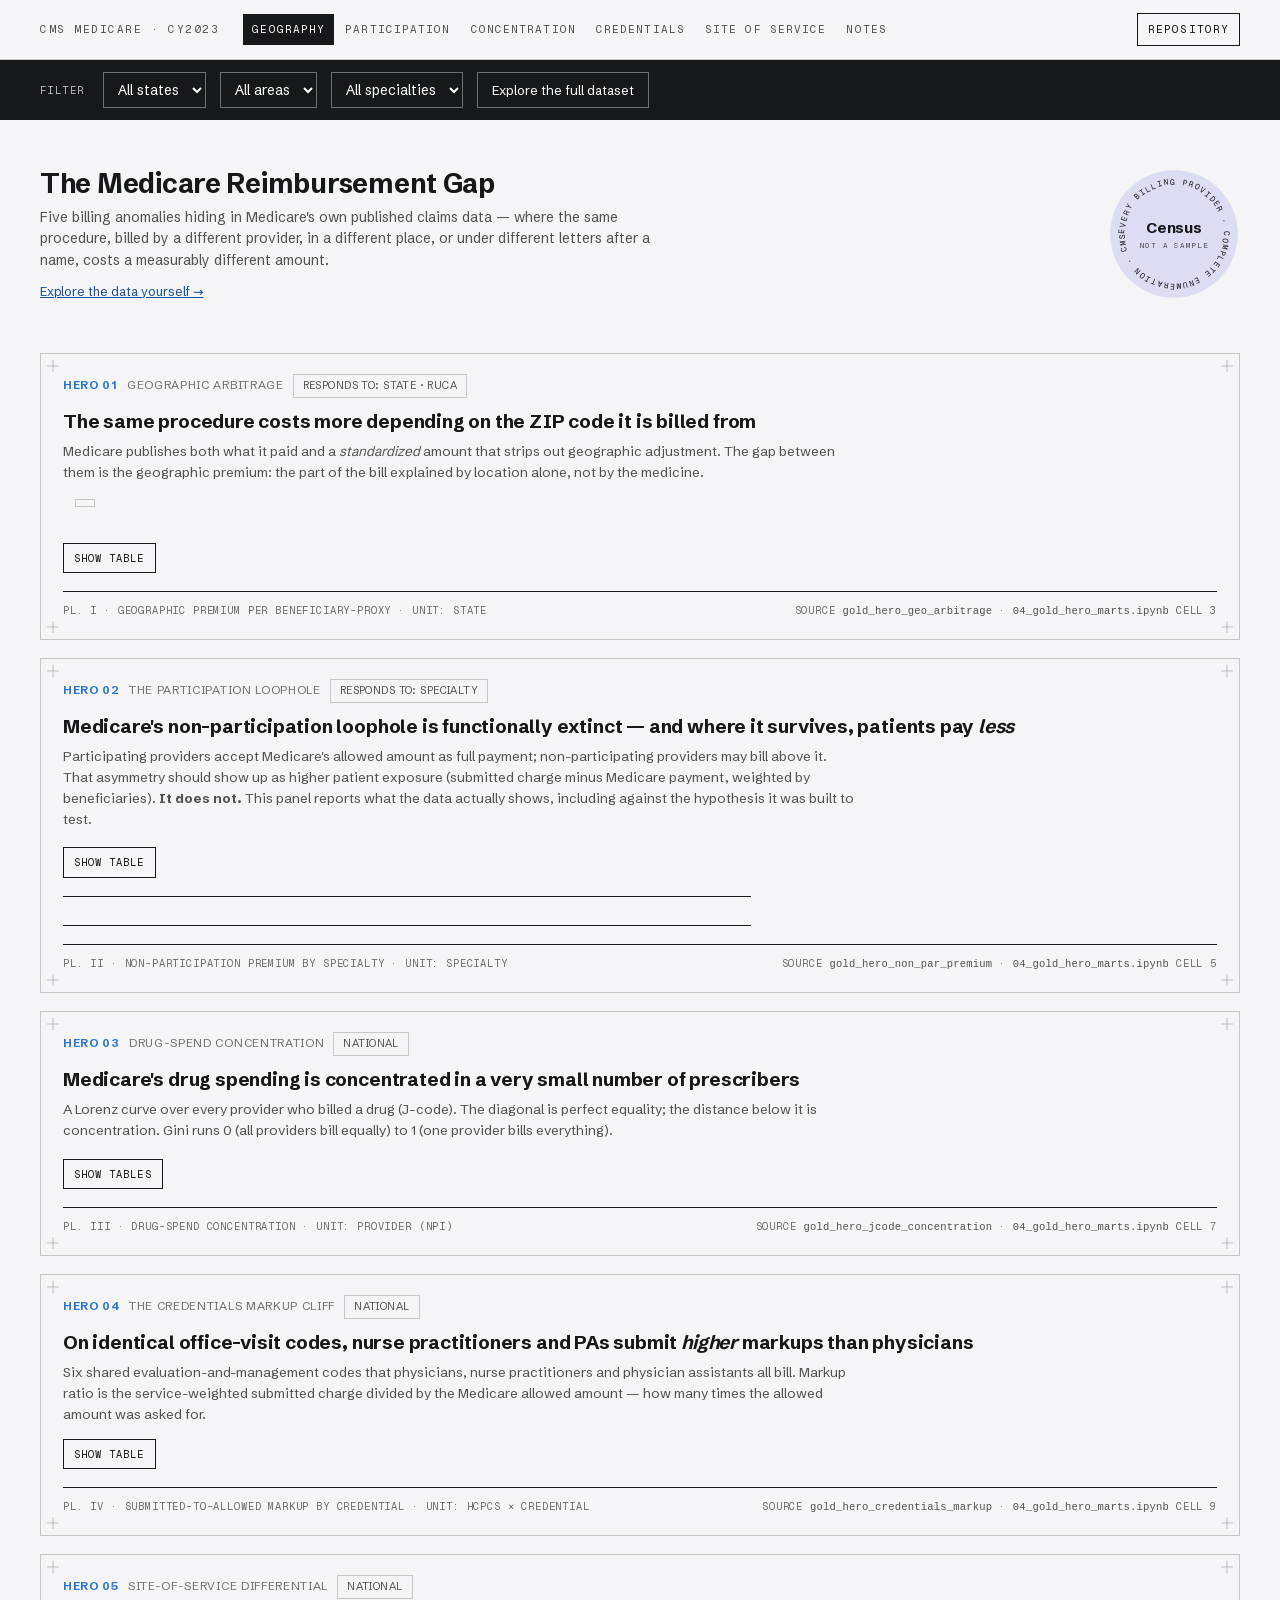
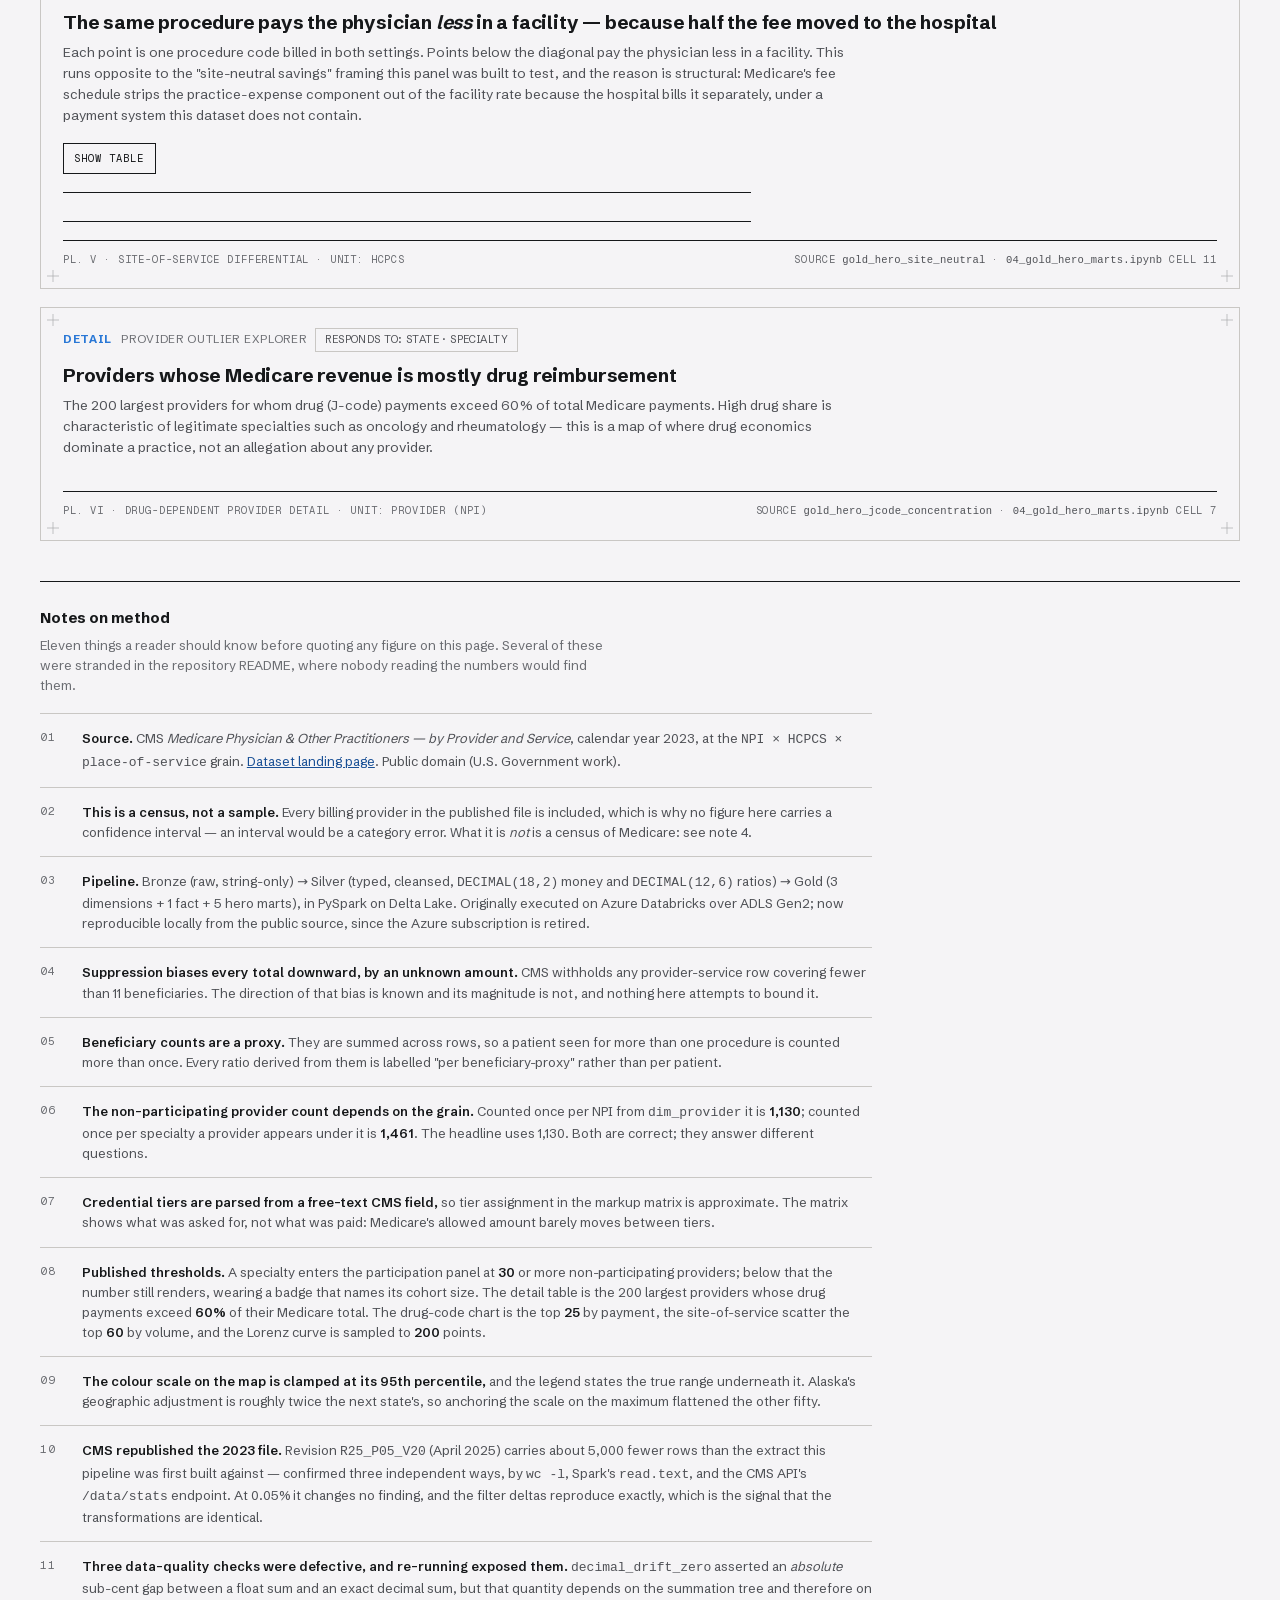
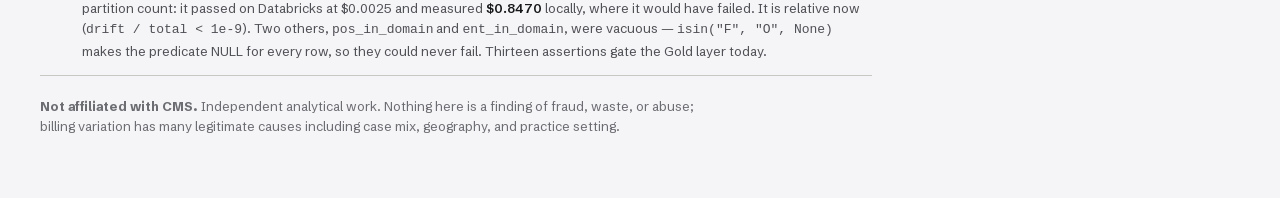
==== commit b31326fe: "feat(a11y): a text equivalent behind every chart, not just hero 4 frame() marks every chart role="im" ====
--- a/docs/index.html
+++ b/docs/index.html
@@ -8,7 +8,7 @@
 <!-- No charting library: every chart is hand-drawn SVG from js/svg.js. The static narrative
      has zero external dependencies. DuckDB still comes from jsdelivr, but only on demand,
      and explore mode degrades politely without it. -->
-<link rel="stylesheet" href="css/dash.css?v=9b9e3f48">
+<link rel="stylesheet" href="css/dash.css?v=29f09f64">
 </head>
 <body>
 <header class="bar"><div class="wrap">
@@ -21,7 +21,7 @@
     <a href="#pl5">Site of service</a>
     <a href="#notes">Notes</a>
   </nav>
-  <a class="btn" href="https://github.com/DiazSk/healthcare-lakehouse-azure"
+  <a class="btn" href="https://github.com/DiazSk/medicare-reimbursement-gap-analyzer"
      rel="noopener">Repository</a>
 </div></header>
 
@@ -97,6 +97,10 @@
     </div>
     <div class="chartbox tall" id="cGeo"></div>
   </div>
+  <details class="showtbl">
+    <summary>Show table</summary>
+    <div class="tblwrap"><table id="tGeo"></table></div>
+  </details>
   <p class="read" id="h1read"></p>
   <div class="pcap"><span>Pl. I &middot; Geographic premium per beneficiary-proxy &middot; Unit: state</span><span class="src">Source <code>gold_hero_geo_arbitrage</code> &middot; <code>04_gold_hero_marts.ipynb</code> cell 3</span></div>
 </section>
@@ -117,6 +121,10 @@
     <div class="chartbox tall" id="cNonPar"></div>
     <div class="chartbox tall" id="cNonParAbs"></div>
   </div>
+  <details class="showtbl">
+    <summary>Show table</summary>
+    <div class="tblwrap"><table id="tNonPar"></table></div>
+  </details>
   <p class="read" id="h2read"></p>
   <p class="read callout" id="h2caveat"></p>
   <div class="pcap"><span>Pl. II &middot; Non-participation premium by specialty &middot; Unit: specialty</span><span class="src">Source <code>gold_hero_non_par_premium</code> &middot; <code>04_gold_hero_marts.ipynb</code> cell 5</span></div>
@@ -134,6 +142,13 @@
     <div class="chartbox" id="cLorenz"></div>
     <div class="chartbox" id="cJcode"></div>
   </div>
+  <details class="showtbl">
+    <summary>Show tables</summary>
+    <p class="tcap">Share of drug spend held by the lowest-billing prescribers.</p>
+    <div class="tblwrap"><table id="tLorenz"></table></div>
+    <p class="tcap">Largest drug codes by Medicare payment.</p>
+    <div class="tblwrap"><table id="tJcode"></table></div>
+  </details>
   <p class="read" id="h3read"></p>
   <div class="pcap"><span>Pl. III &middot; Drug-spend concentration &middot; Unit: provider (NPI)</span><span class="src">Source <code>gold_hero_jcode_concentration</code> &middot; <code>04_gold_hero_marts.ipynb</code> cell 7</span></div>
 </section>
@@ -171,6 +186,10 @@
     <div class="chartbox tall" id="cSite"></div>
     <div class="chartbox tall" id="cSiteBar"></div>
   </div>
+  <details class="showtbl">
+    <summary>Show table</summary>
+    <div class="tblwrap"><table id="tSite"></table></div>
+  </details>
   <p class="read" id="h5read"></p>
   <p class="read callout" id="h5caveat"></p>
   <div class="pcap"><span>Pl. V &middot; Site-of-service differential &middot; Unit: HCPCS</span><span class="src">Source <code>gold_hero_site_neutral</code> &middot; <code>04_gold_hero_marts.ipynb</code> cell 11</span></div>
@@ -275,9 +294,9 @@
 <script src="js/charts.js?v=fdc6692b"></script>
 <script src="js/guardrails.js?v=b1c99f3b"></script>
 <script src="js/us-states.js?v=13104246"></script>
-<script src="js/svg.js?v=249f6e59"></script>
-<script src="js/panels.js?v=edd19a76"></script>
-<script src="js/tip.js?v=528b5b98"></script>
+<script src="js/svg.js?v=8ec4c82e"></script>
+<script src="js/panels.js?v=57340ad3"></script>
+<script src="js/tip.js?v=3ca8d159"></script>
 <!-- engine.js and live.js load before the boot script rather than after it, so
      the toggle can bind window.MD.live at parse time instead of lazily. -->
 <script src="js/engine.js?v=fc322508"></script>
@@ -396,18 +415,46 @@
   G.applyBadge(badge, Number(row && row.n_n != null ? row.n_n : 0));
 }
 
+/* The last view actually painted. Kept so a resize can redraw at the new width
+   without going back to the source: in live mode `withView` re-runs
+   viewFromQueries, and re-querying 9.66M rows because someone dragged a window
+   edge is not what a resize asked for. */
+let lastView = null;
+
+function paintAll(v) {
+  lastView = v;
+  P.renderHero1(v, F);
+  P.renderHero2(v, F);
+  P.renderHero3(v);
+  P.renderHero4(v);
+  P.renderHero5(v);
+  P.renderProviders(v, F, PROV_STATE);
+  badgeHero2(v);
+}
+
 function renderAll() {
   window.MD.charts.readTokens();
-  return withView(v => {
-    P.renderHero1(v, F);
-    P.renderHero2(v, F);
-    P.renderHero3(v);
-    P.renderHero4(v);
-    P.renderHero5(v);
-    P.renderProviders(v, F, PROV_STATE);
-    badgeHero2(v);
-  });
+  return withView(paintAll);
 }
+
+/* Every chart writes a viewBox from its host's width at render time and nothing
+   re-reads it, so the SVG scales against a stale frame until the next filter
+   change. Measured before this existed: narrowing to 420px put cGeo's state
+   codes at 3.1px -- a viewBox of 1154 inside a 346px host. The charting library
+   redrew on resize for free; nothing picked that up when it was deleted.
+
+   Width only. A phone fires resize when the URL bar hides, and a height-only
+   change moves no chart. Debounced because resize fires continuously while a
+   window is dragged, and each repaint redraws nine charts. */
+let lastWidth = window.innerWidth;
+let resizeTimer = null;
+
+addEventListener("resize", () => {
+  if (window.innerWidth === lastWidth) return;
+  lastWidth = window.innerWidth;
+  clearTimeout(resizeTimer);
+  resizeTimer = setTimeout(() => { if (lastView) paintAll(lastView); }, 160);
+}, { passive: true });
 function init() {
   P.renderStatics(DATA);
 
--- a/docs/css/dash.css
+++ b/docs/css/dash.css
@@ -325,6 +325,10 @@
      toggle all come free -- no JS and no new id. The summary is styled as the
      reference's square button. */
   .showtbl { margin-top: 14px; }
+  /* Hero 3's toggle holds two tables, so each needs saying which is which. */
+  .tcap { font-family: var(--font-mono); font-size: 11px; text-transform: uppercase;
+    letter-spacing: .08em; color: var(--ink-3); margin: 14px 0 6px; }
+  .showtbl > .tcap:first-of-type { margin-top: 10px; }
   .showtbl > summary { display: inline-block; cursor: pointer; list-style: none;
     font-family: var(--font-mono); font-size: 10.5px; text-transform: uppercase;
     letter-spacing: 0.1em; padding: 7px 11px; color: var(--ink);
